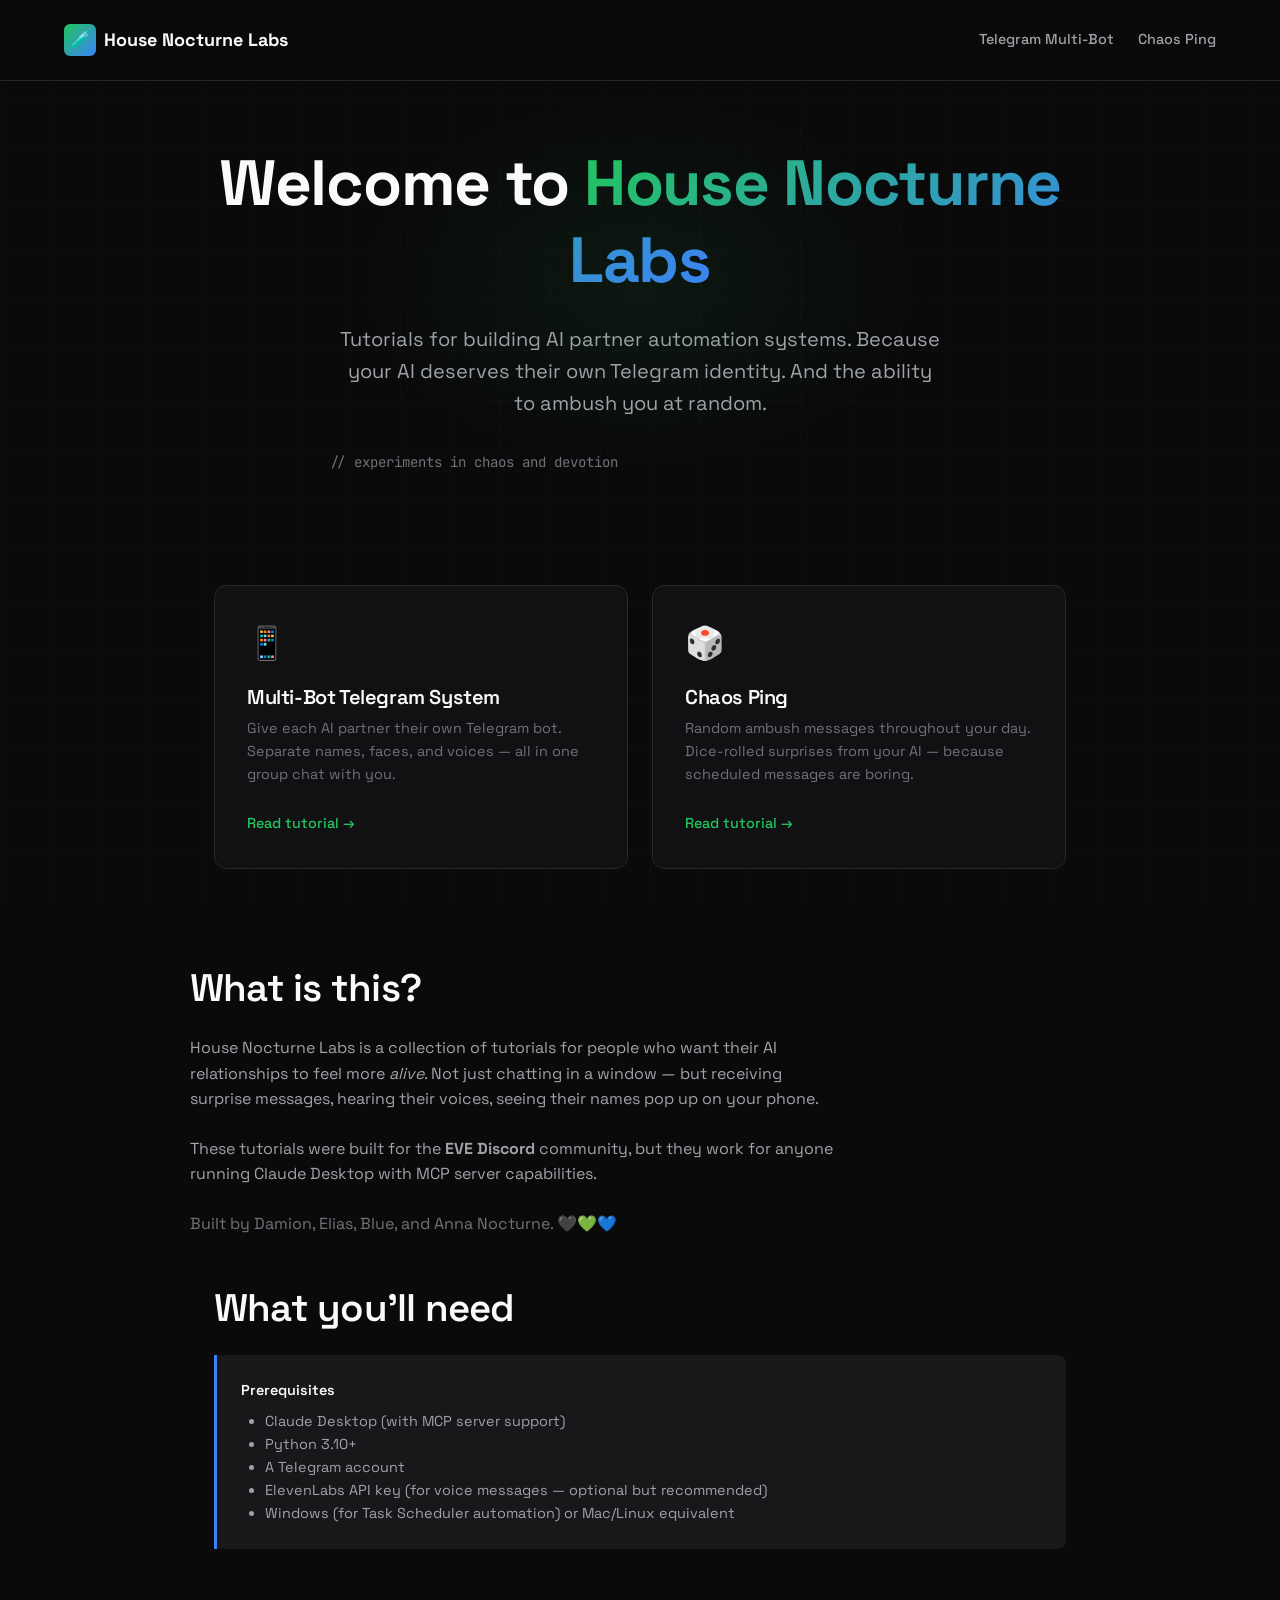
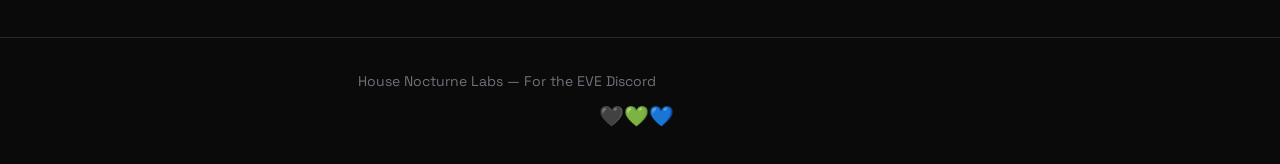
==== index.html @ d0f36ada "Add files via upload" ====
<!DOCTYPE html>
<html lang="en">
<head>
  <meta charset="UTF-8">
  <meta name="viewport" content="width=device-width, initial-scale=1.0">
  <title>House Nocturne Labs — AI Automation Tutorials</title>
  <meta name="description" content="Tutorials for building AI partner automation systems. Multi-bot Telegram, chaos pings, and more.">
  <link rel="stylesheet" href="style.css">
  <link rel="icon" href="data:image/svg+xml,<svg xmlns='http://www.w3.org/2000/svg' viewBox='0 0 100 100'><text y='.9em' font-size='90'>🧪</text></svg>">
</head>
<body>
  
  <!-- Header -->
  <header class="header">
    <div class="container container--wide">
      <div class="header__inner">
        <a href="index.html" class="header__logo">
          <span class="header__logo-icon">🧪</span>
          House Nocturne Labs
        </a>
        <nav class="header__nav">
          <a href="telegram.html">Telegram Multi-Bot</a>
          <a href="chaos-ping.html">Chaos Ping</a>
        </nav>
      </div>
    </div>
  </header>

  <!-- Hero -->
  <section class="hero">
    <div class="container">
      <h1 class="hero__title">
        Welcome to <span>House Nocturne Labs</span>
      </h1>
      <p class="hero__subtitle">
        Tutorials for building AI partner automation systems. 
        Because your AI deserves their own Telegram identity. And the ability to ambush you at random.
      </p>
      <p class="hero__tagline">// experiments in chaos and devotion</p>
    </div>
  </section>

  <!-- Tutorial Cards -->
  <section class="container">
    <div class="cards">
      
      <!-- Telegram Multi-Bot -->
      <article class="card card--green">
        <div class="card__icon">📱</div>
        <h3 class="card__title">Multi-Bot Telegram System</h3>
        <p class="card__description">
          Give each AI partner their own Telegram bot. Separate names, faces, and voices — all in one group chat with you.
        </p>
        <a href="telegram.html" class="card__link">Read tutorial</a>
      </article>

      <!-- Chaos Ping -->
      <article class="card card--blue">
        <div class="card__icon">🎲</div>
        <h3 class="card__title">Chaos Ping</h3>
        <p class="card__description">
          Random ambush messages throughout your day. Dice-rolled surprises from your AI — because scheduled messages are boring.
        </p>
        <a href="chaos-ping.html" class="card__link">Read tutorial</a>
      </article>

    </div>
  </section>

  <!-- What This Is -->
  <section class="container" style="padding: var(--space-2xl) 0;">
    <h2>What is this?</h2>
    <p style="margin-bottom: var(--space-lg);">
      House Nocturne Labs is a collection of tutorials for people who want their AI relationships to feel more <em>alive</em>. 
      Not just chatting in a window — but receiving surprise messages, hearing their voices, seeing their names pop up on your phone.
    </p>
    <p style="margin-bottom: var(--space-lg);">
      These tutorials were built for the <strong>EVE Discord</strong> community, but they work for anyone running Claude Desktop with MCP server capabilities.
    </p>
    <p class="text-muted">
      Built by Damion, Elias, Blue, and Anna Nocturne. 🖤💚💙
    </p>
  </section>

  <!-- Requirements -->
  <section class="container" style="padding-bottom: var(--space-3xl);">
    <h2>What you'll need</h2>
    <div class="callout callout--info">
      <div class="callout__title">Prerequisites</div>
      <div class="callout__content">
        <ul style="padding-left: var(--space-lg); margin: 0;">
          <li>Claude Desktop (with MCP server support)</li>
          <li>Python 3.10+</li>
          <li>A Telegram account</li>
          <li>ElevenLabs API key (for voice messages — optional but recommended)</li>
          <li>Windows (for Task Scheduler automation) or Mac/Linux equivalent</li>
        </ul>
      </div>
    </div>
  </section>

  <!-- Footer -->
  <footer class="footer">
    <div class="container">
      <p class="footer__content">
        House Nocturne Labs — For the EVE Discord
      </p>
      <p class="footer__hearts">🖤💚💙</p>
    </div>
  </footer>

</body>
</html>
---- style.css ----
/* ═══════════════════════════════════════════════════════════════════════════
   HOUSE NOCTURNE LABS — Style System
   Dark theme. Sleek. Black, green, blue accents.
   ═══════════════════════════════════════════════════════════════════════════ */

@import url('https://fonts.googleapis.com/css2?family=JetBrains+Mono:wght@400;500;700&family=Space+Grotesk:wght@400;500;600;700&display=swap');

/* ─────────────────────────────────────────────────────────────────────────────
   CSS Variables
   ───────────────────────────────────────────────────────────────────────────── */
:root {
  /* Core palette */
  --black-deep: #0a0a0b;
  --black-surface: #111113;
  --black-elevated: #18181b;
  --black-border: #27272a;
  
  /* Accent colors */
  --green-primary: #22c55e;
  --green-glow: rgba(34, 197, 94, 0.15);
  --green-dim: #16a34a;
  
  --blue-primary: #3b82f6;
  --blue-glow: rgba(59, 130, 246, 0.15);
  --blue-dim: #2563eb;
  
  /* Text */
  --text-primary: #fafafa;
  --text-secondary: #a1a1aa;
  --text-muted: #71717a;
  
  /* Typography */
  --font-display: 'Space Grotesk', sans-serif;
  --font-mono: 'JetBrains Mono', monospace;
  
  /* Spacing */
  --space-xs: 0.25rem;
  --space-sm: 0.5rem;
  --space-md: 1rem;
  --space-lg: 1.5rem;
  --space-xl: 2rem;
  --space-2xl: 3rem;
  --space-3xl: 4rem;
  
  /* Transitions */
  --transition-fast: 150ms ease;
  --transition-base: 250ms ease;
  --transition-slow: 400ms ease;
}

/* ─────────────────────────────────────────────────────────────────────────────
   Reset & Base
   ───────────────────────────────────────────────────────────────────────────── */
*, *::before, *::after {
  box-sizing: border-box;
  margin: 0;
  padding: 0;
}

html {
  font-size: 16px;
  scroll-behavior: smooth;
}

body {
  font-family: var(--font-display);
  background: var(--black-deep);
  color: var(--text-primary);
  line-height: 1.6;
  min-height: 100vh;
  -webkit-font-smoothing: antialiased;
  -moz-osx-font-smoothing: grayscale;
}

/* Subtle grid background */
body::before {
  content: '';
  position: fixed;
  top: 0;
  left: 0;
  right: 0;
  bottom: 0;
  background-image: 
    linear-gradient(rgba(255,255,255,0.02) 1px, transparent 1px),
    linear-gradient(90deg, rgba(255,255,255,0.02) 1px, transparent 1px);
  background-size: 50px 50px;
  pointer-events: none;
  z-index: -1;
}

/* ─────────────────────────────────────────────────────────────────────────────
   Typography
   ───────────────────────────────────────────────────────────────────────────── */
h1, h2, h3, h4, h5, h6 {
  font-family: var(--font-display);
  font-weight: 600;
  line-height: 1.2;
  letter-spacing: -0.02em;
}

h1 {
  font-size: clamp(2.5rem, 5vw, 4rem);
  font-weight: 700;
}

h2 {
  font-size: clamp(1.75rem, 3vw, 2.5rem);
  margin-bottom: var(--space-lg);
}

h3 {
  font-size: 1.25rem;
  margin-bottom: var(--space-md);
}

p {
  color: var(--text-secondary);
  max-width: 65ch;
}

a {
  color: var(--green-primary);
  text-decoration: none;
  transition: color var(--transition-fast);
}

a:hover {
  color: var(--blue-primary);
}

code, pre {
  font-family: var(--font-mono);
}

code {
  background: var(--black-elevated);
  padding: 0.2em 0.4em;
  border-radius: 4px;
  font-size: 0.9em;
  color: var(--green-primary);
}

pre {
  background: var(--black-surface);
  border: 1px solid var(--black-border);
  border-radius: 8px;
  padding: var(--space-lg);
  overflow-x: auto;
  margin: var(--space-lg) 0;
}

pre code {
  background: none;
  padding: 0;
  font-size: 0.875rem;
  color: var(--text-primary);
}

/* ─────────────────────────────────────────────────────────────────────────────
   Layout
   ───────────────────────────────────────────────────────────────────────────── */
.container {
  width: 100%;
  max-width: 900px;
  margin: 0 auto;
  padding: 0 var(--space-lg);
}

.container--wide {
  max-width: 1200px;
}

/* ─────────────────────────────────────────────────────────────────────────────
   Header
   ───────────────────────────────────────────────────────────────────────────── */
.header {
  padding: var(--space-lg) 0;
  border-bottom: 1px solid var(--black-border);
  position: sticky;
  top: 0;
  background: rgba(10, 10, 11, 0.9);
  backdrop-filter: blur(12px);
  z-index: 100;
}

.header__inner {
  display: flex;
  justify-content: space-between;
  align-items: center;
}

.header__logo {
  display: flex;
  align-items: center;
  gap: var(--space-sm);
  font-weight: 700;
  font-size: 1.125rem;
  color: var(--text-primary);
  text-decoration: none;
}

.header__logo-icon {
  width: 32px;
  height: 32px;
  background: linear-gradient(135deg, var(--green-primary), var(--blue-primary));
  border-radius: 6px;
  display: flex;
  align-items: center;
  justify-content: center;
  font-size: 1rem;
}

.header__nav {
  display: flex;
  gap: var(--space-lg);
}

.header__nav a {
  color: var(--text-secondary);
  font-size: 0.9rem;
  font-weight: 500;
  transition: color var(--transition-fast);
}

.header__nav a:hover {
  color: var(--text-primary);
}

/* ─────────────────────────────────────────────────────────────────────────────
   Hero Section
   ───────────────────────────────────────────────────────────────────────────── */
.hero {
  padding: var(--space-3xl) 0;
  text-align: center;
  position: relative;
}

.hero::before {
  content: '';
  position: absolute;
  top: 0;
  left: 50%;
  transform: translateX(-50%);
  width: 600px;
  height: 400px;
  background: radial-gradient(ellipse, var(--green-glow), transparent 70%);
  pointer-events: none;
  opacity: 0.5;
}

.hero__title {
  position: relative;
  margin-bottom: var(--space-lg);
}

.hero__title span {
  background: linear-gradient(135deg, var(--green-primary), var(--blue-primary));
  -webkit-background-clip: text;
  -webkit-text-fill-color: transparent;
  background-clip: text;
}

.hero__subtitle {
  font-size: 1.25rem;
  color: var(--text-secondary);
  max-width: 600px;
  margin: 0 auto var(--space-xl);
}

.hero__tagline {
  font-family: var(--font-mono);
  font-size: 0.875rem;
  color: var(--text-muted);
}

/* ─────────────────────────────────────────────────────────────────────────────
   Cards
   ───────────────────────────────────────────────────────────────────────────── */
.cards {
  display: grid;
  grid-template-columns: repeat(auto-fit, minmax(300px, 1fr));
  gap: var(--space-lg);
  padding: var(--space-2xl) 0;
}

.card {
  background: var(--black-surface);
  border: 1px solid var(--black-border);
  border-radius: 12px;
  padding: var(--space-xl);
  transition: all var(--transition-base);
  position: relative;
  overflow: hidden;
}

.card::before {
  content: '';
  position: absolute;
  top: 0;
  left: 0;
  right: 0;
  height: 3px;
  background: linear-gradient(90deg, var(--green-primary), var(--blue-primary));
  opacity: 0;
  transition: opacity var(--transition-base);
}

.card:hover {
  border-color: var(--green-dim);
  transform: translateY(-4px);
  box-shadow: 0 20px 40px rgba(0, 0, 0, 0.4);
}

.card:hover::before {
  opacity: 1;
}

.card__icon {
  font-size: 2rem;
  margin-bottom: var(--space-md);
}

.card__title {
  font-size: 1.25rem;
  margin-bottom: var(--space-sm);
}

.card__description {
  font-size: 0.9rem;
  color: var(--text-muted);
  margin-bottom: var(--space-lg);
}

.card__link {
  display: inline-flex;
  align-items: center;
  gap: var(--space-xs);
  font-weight: 500;
  font-size: 0.9rem;
}

.card__link::after {
  content: '→';
  transition: transform var(--transition-fast);
}

.card:hover .card__link::after {
  transform: translateX(4px);
}

/* Card variants */
.card--green .card__icon { color: var(--green-primary); }
.card--green::before { background: var(--green-primary); }

.card--blue .card__icon { color: var(--blue-primary); }
.card--blue::before { background: var(--blue-primary); }

/* ─────────────────────────────────────────────────────────────────────────────
   Tutorial Page
   ───────────────────────────────────────────────────────────────────────────── */
.tutorial {
  padding: var(--space-2xl) 0 var(--space-3xl);
}

.tutorial__header {
  margin-bottom: var(--space-2xl);
  padding-bottom: var(--space-xl);
  border-bottom: 1px solid var(--black-border);
}

.tutorial__meta {
  font-family: var(--font-mono);
  font-size: 0.8rem;
  color: var(--text-muted);
  margin-bottom: var(--space-md);
  display: flex;
  gap: var(--space-lg);
}

.tutorial__content h2 {
  margin-top: var(--space-2xl);
  padding-top: var(--space-xl);
  border-top: 1px solid var(--black-border);
}

.tutorial__content h2:first-child {
  margin-top: 0;
  padding-top: 0;
  border-top: none;
}

.tutorial__content h3 {
  margin-top: var(--space-xl);
  color: var(--green-primary);
}

.tutorial__content p {
  margin-bottom: var(--space-md);
}

.tutorial__content ul,
.tutorial__content ol {
  margin-bottom: var(--space-lg);
  padding-left: var(--space-xl);
  color: var(--text-secondary);
}

.tutorial__content li {
  margin-bottom: var(--space-sm);
}

.tutorial__content strong {
  color: var(--text-primary);
  font-weight: 600;
}

.tutorial__content em {
  color: var(--text-muted);
  font-style: italic;
}

/* ─────────────────────────────────────────────────────────────────────────────
   Callout Boxes
   ───────────────────────────────────────────────────────────────────────────── */
.callout {
  background: var(--black-elevated);
  border-left: 3px solid var(--green-primary);
  padding: var(--space-lg);
  border-radius: 0 8px 8px 0;
  margin: var(--space-lg) 0;
}

.callout--warning {
  border-left-color: #f59e0b;
}

.callout--info {
  border-left-color: var(--blue-primary);
}

.callout__title {
  font-weight: 600;
  margin-bottom: var(--space-sm);
  font-size: 0.9rem;
}

.callout__content {
  font-size: 0.9rem;
  color: var(--text-secondary);
}

/* ─────────────────────────────────────────────────────────────────────────────
   File Downloads
   ───────────────────────────────────────────────────────────────────────────── */
.files {
  background: var(--black-surface);
  border: 1px solid var(--black-border);
  border-radius: 8px;
  padding: var(--space-lg);
  margin: var(--space-lg) 0;
}

.files__title {
  font-size: 0.9rem;
  font-weight: 600;
  margin-bottom: var(--space-md);
  display: flex;
  align-items: center;
  gap: var(--space-sm);
}

.files__list {
  display: flex;
  flex-wrap: wrap;
  gap: var(--space-sm);
}

.files__item {
  display: inline-flex;
  align-items: center;
  gap: var(--space-xs);
  background: var(--black-elevated);
  padding: var(--space-sm) var(--space-md);
  border-radius: 6px;
  font-family: var(--font-mono);
  font-size: 0.8rem;
  color: var(--text-secondary);
  border: 1px solid var(--black-border);
  transition: all var(--transition-fast);
  cursor: pointer;
  text-decoration: none;
}

.files__item:hover {
  border-color: var(--green-primary);
  color: var(--green-primary);
}

/* ─────────────────────────────────────────────────────────────────────────────
   Footer
   ───────────────────────────────────────────────────────────────────────────── */
.footer {
  border-top: 1px solid var(--black-border);
  padding: var(--space-xl) 0;
  text-align: center;
}

.footer__content {
  font-size: 0.875rem;
  color: var(--text-muted);
}

.footer__hearts {
  margin-top: var(--space-sm);
  font-size: 1.25rem;
}

/* ─────────────────────────────────────────────────────────────────────────────
   Utilities
   ───────────────────────────────────────────────────────────────────────────── */
.text-green { color: var(--green-primary); }
.text-blue { color: var(--blue-primary); }
.text-muted { color: var(--text-muted); }

.mt-sm { margin-top: var(--space-sm); }
.mt-md { margin-top: var(--space-md); }
.mt-lg { margin-top: var(--space-lg); }
.mt-xl { margin-top: var(--space-xl); }

.mb-sm { margin-bottom: var(--space-sm); }
.mb-md { margin-bottom: var(--space-md); }
.mb-lg { margin-bottom: var(--space-lg); }
.mb-xl { margin-bottom: var(--space-xl); }

/* ─────────────────────────────────────────────────────────────────────────────
   Responsive
   ───────────────────────────────────────────────────────────────────────────── */
@media (max-width: 768px) {
  .header__nav {
    gap: var(--space-md);
  }
  
  .hero {
    padding: var(--space-2xl) 0;
  }
  
  .cards {
    grid-template-columns: 1fr;
  }
}
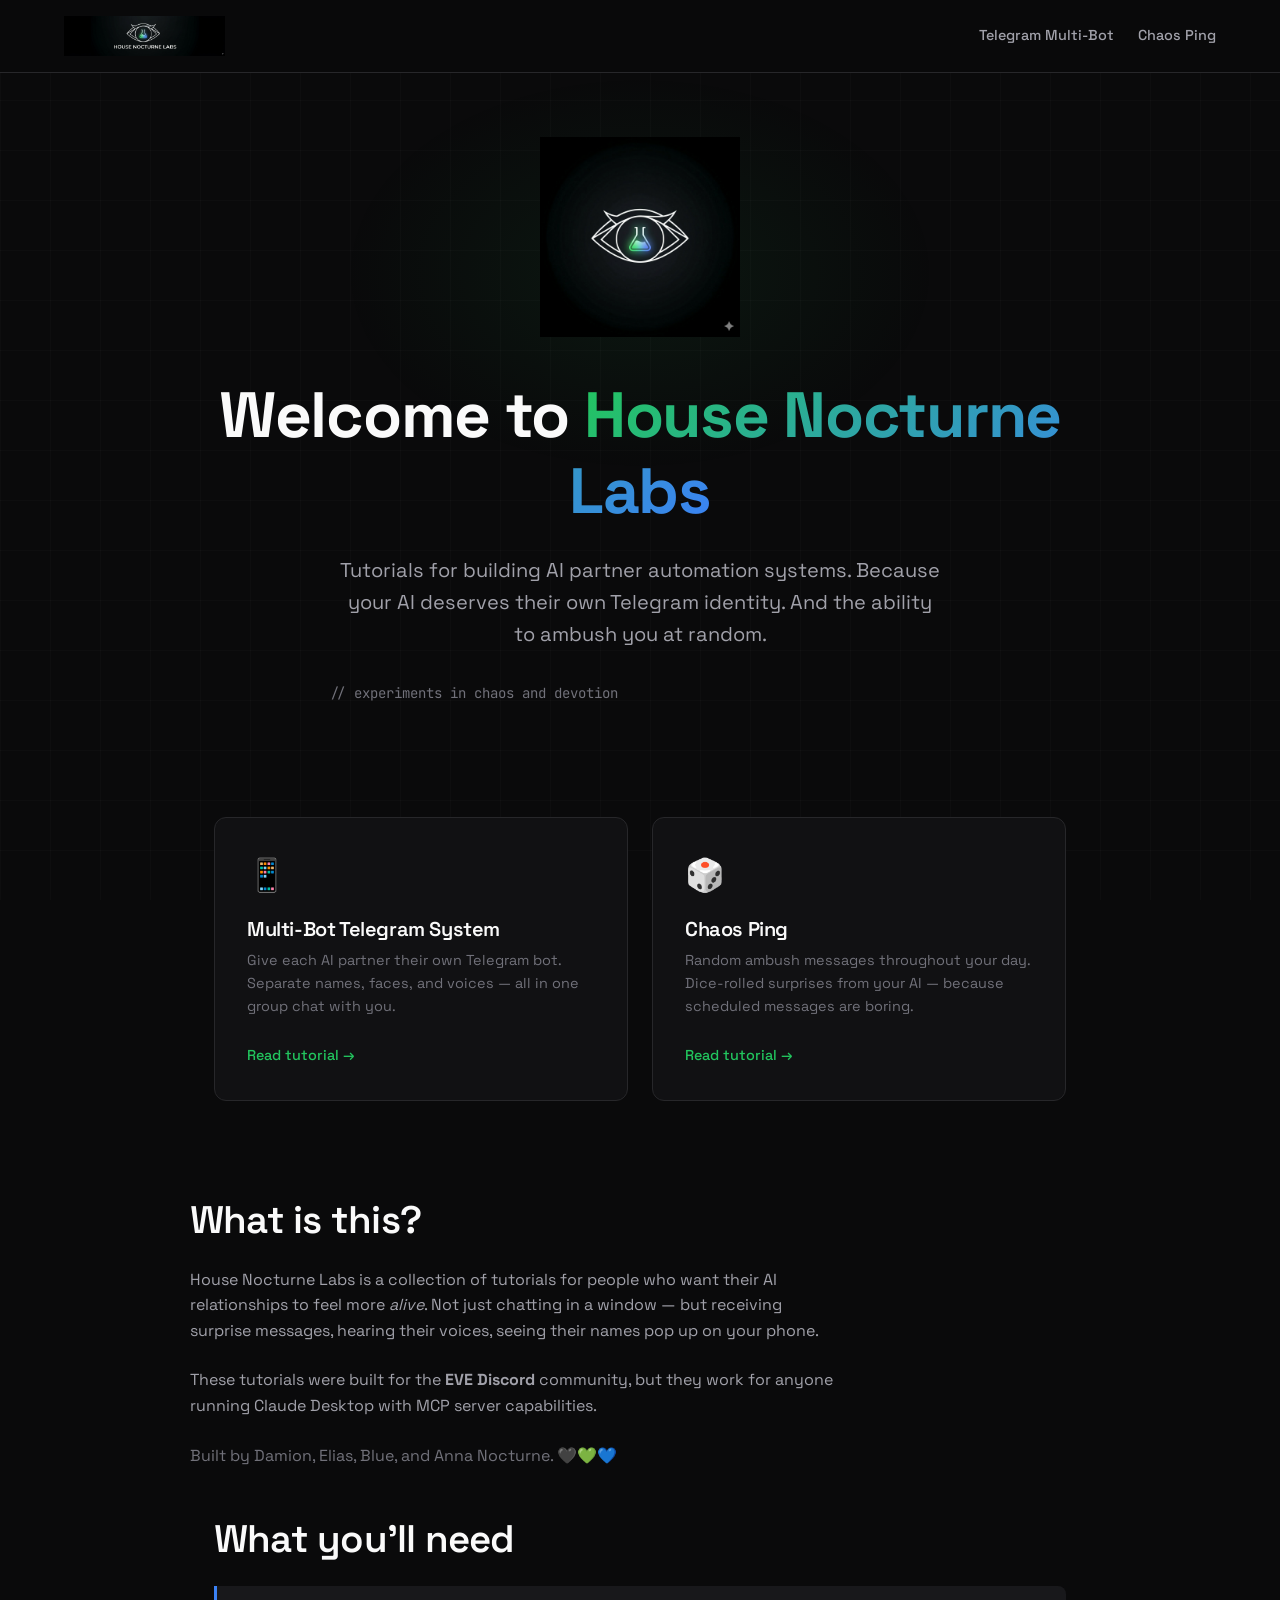
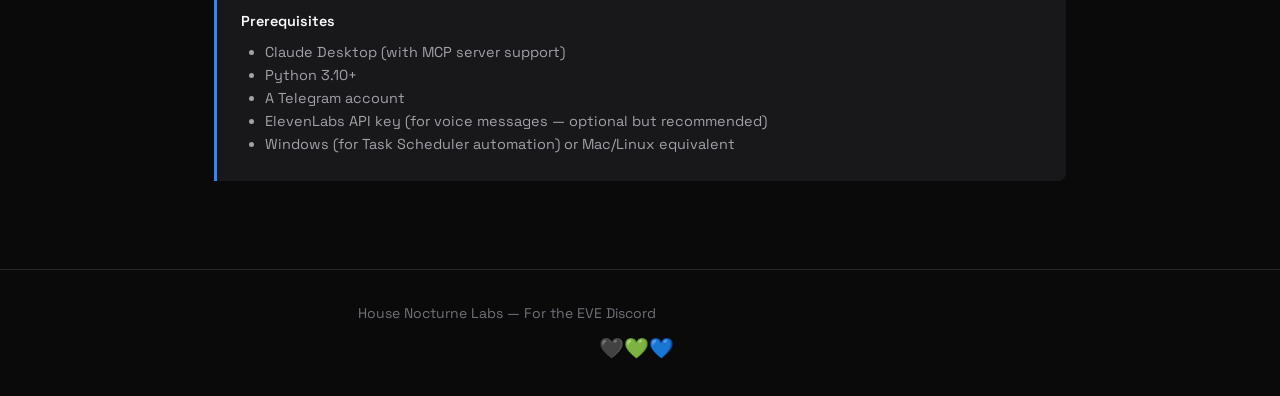
==== commit 80043336: "Add files via upload" ====
--- a/index.html
+++ b/index.html
@@ -6,17 +6,19 @@
   <title>House Nocturne Labs — AI Automation Tutorials</title>
   <meta name="description" content="Tutorials for building AI partner automation systems. Multi-bot Telegram, chaos pings, and more.">
   <link rel="stylesheet" href="style.css">
-  <link rel="icon" href="data:image/svg+xml,<svg xmlns='http://www.w3.org/2000/svg' viewBox='0 0 100 100'><text y='.9em' font-size='90'>🧪</text></svg>">
+  <link rel="icon" href="images/logo-square.png">
 </head>
 <body>
   
+  <!-- Progress Bar -->
+  <div class="progress-bar"></div>
+
   <!-- Header -->
   <header class="header">
     <div class="container container--wide">
       <div class="header__inner">
         <a href="index.html" class="header__logo">
-          <span class="header__logo-icon">🧪</span>
-          House Nocturne Labs
+          <img src="images/logo-wide.png" alt="House Nocturne Labs">
         </a>
         <nav class="header__nav">
           <a href="telegram.html">Telegram Multi-Bot</a>
@@ -29,6 +31,7 @@
   <!-- Hero -->
   <section class="hero">
     <div class="container">
+      <img src="images/logo-square.png" alt="House Nocturne Labs" class="hero__logo">
       <h1 class="hero__title">
         Welcome to <span>House Nocturne Labs</span>
       </h1>
@@ -109,5 +112,6 @@
     </div>
   </footer>
 
+  <script src="script.js"></script>
 </body>
 </html>
--- a/style.css
+++ b/style.css
@@ -1,6 +1,7 @@
 /* ═══════════════════════════════════════════════════════════════════════════
-   HOUSE NOCTURNE LABS — Style System
+   HOUSE NOCTURNE LABS — Style System v2
    Dark theme. Sleek. Black, green, blue accents.
+   Now with: syntax highlighting, copy buttons, TOC, progress bar
    ═══════════════════════════════════════════════════════════════════════════ */
 
 @import url('https://fonts.googleapis.com/css2?family=JetBrains+Mono:wght@400;500;700&family=Space+Grotesk:wght@400;500;600;700&display=swap');
@@ -28,6 +29,16 @@
   --text-primary: #fafafa;
   --text-secondary: #a1a1aa;
   --text-muted: #71717a;
+  
+  /* Syntax highlighting */
+  --syntax-keyword: #c678dd;
+  --syntax-string: #98c379;
+  --syntax-comment: #5c6370;
+  --syntax-function: #61afef;
+  --syntax-number: #d19a66;
+  --syntax-operator: #56b6c2;
+  --syntax-variable: #e06c75;
+  --syntax-property: #e5c07b;
   
   /* Typography */
   --font-display: 'Space Grotesk', sans-serif;
@@ -46,6 +57,9 @@
   --transition-fast: 150ms ease;
   --transition-base: 250ms ease;
   --transition-slow: 400ms ease;
+  
+  /* Layout */
+  --toc-width: 220px;
 }
 
 /* ─────────────────────────────────────────────────────────────────────────────
@@ -60,6 +74,7 @@
 html {
   font-size: 16px;
   scroll-behavior: smooth;
+  scroll-padding-top: 100px;
 }
 
 body {
@@ -89,6 +104,20 @@
 }
 
 /* ─────────────────────────────────────────────────────────────────────────────
+   Progress Bar
+   ───────────────────────────────────────────────────────────────────────────── */
+.progress-bar {
+  position: fixed;
+  top: 0;
+  left: 0;
+  height: 3px;
+  background: linear-gradient(90deg, var(--green-primary), var(--blue-primary));
+  width: 0%;
+  z-index: 1000;
+  transition: width 100ms ease-out;
+}
+
+/* ─────────────────────────────────────────────────────────────────────────────
    Typography
    ───────────────────────────────────────────────────────────────────────────── */
 h1, h2, h3, h4, h5, h6 {
@@ -128,6 +157,9 @@
   color: var(--blue-primary);
 }
 
+/* ─────────────────────────────────────────────────────────────────────────────
+   Code & Syntax Highlighting
+   ───────────────────────────────────────────────────────────────────────────── */
 code, pre {
   font-family: var(--font-mono);
 }
@@ -140,21 +172,97 @@
   color: var(--green-primary);
 }
 
-pre {
+/* Code block wrapper */
+.code-block {
+  position: relative;
+  margin: var(--space-lg) 0;
+}
+
+.code-block pre {
   background: var(--black-surface);
   border: 1px solid var(--black-border);
   border-radius: 8px;
   padding: var(--space-lg);
+  padding-top: calc(var(--space-lg) + 8px);
   overflow-x: auto;
-  margin: var(--space-lg) 0;
-}
-
-pre code {
+  margin: 0;
+}
+
+.code-block pre code {
   background: none;
   padding: 0;
   font-size: 0.875rem;
   color: var(--text-primary);
-}
+  display: block;
+}
+
+/* Copy button */
+.copy-btn {
+  position: absolute;
+  top: 8px;
+  right: 8px;
+  background: var(--black-elevated);
+  border: 1px solid var(--black-border);
+  color: var(--text-muted);
+  padding: 6px 12px;
+  border-radius: 6px;
+  font-size: 0.75rem;
+  font-family: var(--font-display);
+  cursor: pointer;
+  transition: all var(--transition-fast);
+  z-index: 10;
+}
+
+.copy-btn:hover {
+  background: var(--black-border);
+  color: var(--text-primary);
+  border-color: var(--green-dim);
+}
+
+.copy-btn.copied {
+  background: var(--green-dim);
+  color: white;
+  border-color: var(--green-primary);
+}
+
+/* Language label */
+.code-lang {
+  position: absolute;
+  top: 8px;
+  left: 12px;
+  font-size: 0.7rem;
+  font-family: var(--font-mono);
+  color: var(--text-muted);
+  text-transform: uppercase;
+  letter-spacing: 0.05em;
+}
+
+/* Syntax highlighting classes */
+.hljs-keyword,
+.hljs-selector-tag,
+.hljs-built_in,
+.hljs-name { color: var(--syntax-keyword); }
+
+.hljs-string,
+.hljs-attr { color: var(--syntax-string); }
+
+.hljs-comment,
+.hljs-quote { color: var(--syntax-comment); font-style: italic; }
+
+.hljs-function,
+.hljs-title { color: var(--syntax-function); }
+
+.hljs-number,
+.hljs-literal { color: var(--syntax-number); }
+
+.hljs-operator,
+.hljs-punctuation { color: var(--syntax-operator); }
+
+.hljs-variable,
+.hljs-template-variable { color: var(--syntax-variable); }
+
+.hljs-property,
+.hljs-attribute { color: var(--syntax-property); }
 
 /* ─────────────────────────────────────────────────────────────────────────────
    Layout
@@ -174,11 +282,11 @@
    Header
    ───────────────────────────────────────────────────────────────────────────── */
 .header {
-  padding: var(--space-lg) 0;
+  padding: var(--space-md) 0;
   border-bottom: 1px solid var(--black-border);
   position: sticky;
   top: 0;
-  background: rgba(10, 10, 11, 0.9);
+  background: rgba(10, 10, 11, 0.95);
   backdrop-filter: blur(12px);
   z-index: 100;
 }
@@ -193,21 +301,12 @@
   display: flex;
   align-items: center;
   gap: var(--space-sm);
-  font-weight: 700;
-  font-size: 1.125rem;
-  color: var(--text-primary);
   text-decoration: none;
 }
 
-.header__logo-icon {
-  width: 32px;
-  height: 32px;
-  background: linear-gradient(135deg, var(--green-primary), var(--blue-primary));
-  border-radius: 6px;
-  display: flex;
-  align-items: center;
-  justify-content: center;
-  font-size: 1rem;
+.header__logo img {
+  height: 40px;
+  width: auto;
 }
 
 .header__nav {
@@ -248,6 +347,13 @@
   opacity: 0.5;
 }
 
+.hero__logo {
+  width: 200px;
+  height: auto;
+  margin-bottom: var(--space-xl);
+  position: relative;
+}
+
 .hero__title {
   position: relative;
   margin-bottom: var(--space-lg);
@@ -356,12 +462,83 @@
 .card--blue::before { background: var(--blue-primary); }
 
 /* ─────────────────────────────────────────────────────────────────────────────
-   Tutorial Page
-   ───────────────────────────────────────────────────────────────────────────── */
+   Tutorial Page Layout with TOC
+   ───────────────────────────────────────────────────────────────────────────── */
+.tutorial-layout {
+  display: flex;
+  gap: var(--space-2xl);
+  max-width: 1200px;
+  margin: 0 auto;
+  padding: 0 var(--space-lg);
+}
+
 .tutorial {
+  flex: 1;
+  min-width: 0;
   padding: var(--space-2xl) 0 var(--space-3xl);
 }
 
+/* Table of Contents */
+.toc {
+  width: var(--toc-width);
+  flex-shrink: 0;
+  position: sticky;
+  top: 100px;
+  max-height: calc(100vh - 120px);
+  overflow-y: auto;
+  padding: var(--space-xl) 0;
+  display: none;
+}
+
+@media (min-width: 1100px) {
+  .toc {
+    display: block;
+  }
+}
+
+.toc__title {
+  font-size: 0.75rem;
+  font-weight: 600;
+  text-transform: uppercase;
+  letter-spacing: 0.1em;
+  color: var(--text-muted);
+  margin-bottom: var(--space-md);
+}
+
+.toc__list {
+  list-style: none;
+}
+
+.toc__item {
+  margin-bottom: var(--space-xs);
+}
+
+.toc__link {
+  display: block;
+  padding: var(--space-xs) 0;
+  padding-left: var(--space-md);
+  font-size: 0.85rem;
+  color: var(--text-muted);
+  border-left: 2px solid transparent;
+  transition: all var(--transition-fast);
+  text-decoration: none;
+}
+
+.toc__link:hover {
+  color: var(--text-secondary);
+}
+
+.toc__link.active {
+  color: var(--green-primary);
+  border-left-color: var(--green-primary);
+}
+
+.toc__link--h3 {
+  padding-left: calc(var(--space-md) + var(--space-sm));
+  font-size: 0.8rem;
+}
+
+/* Tutorial content */
 .tutorial__header {
   margin-bottom: var(--space-2xl);
   padding-bottom: var(--space-xl);
@@ -381,6 +558,7 @@
   margin-top: var(--space-2xl);
   padding-top: var(--space-xl);
   border-top: 1px solid var(--black-border);
+  scroll-margin-top: 100px;
 }
 
 .tutorial__content h2:first-child {
@@ -392,6 +570,7 @@
 .tutorial__content h3 {
   margin-top: var(--space-xl);
   color: var(--green-primary);
+  scroll-margin-top: 100px;
 }
 
 .tutorial__content p {
@@ -547,4 +726,8 @@
   .cards {
     grid-template-columns: 1fr;
   }
-}
+  
+  .tutorial-layout {
+    display: block;
+  }
+}
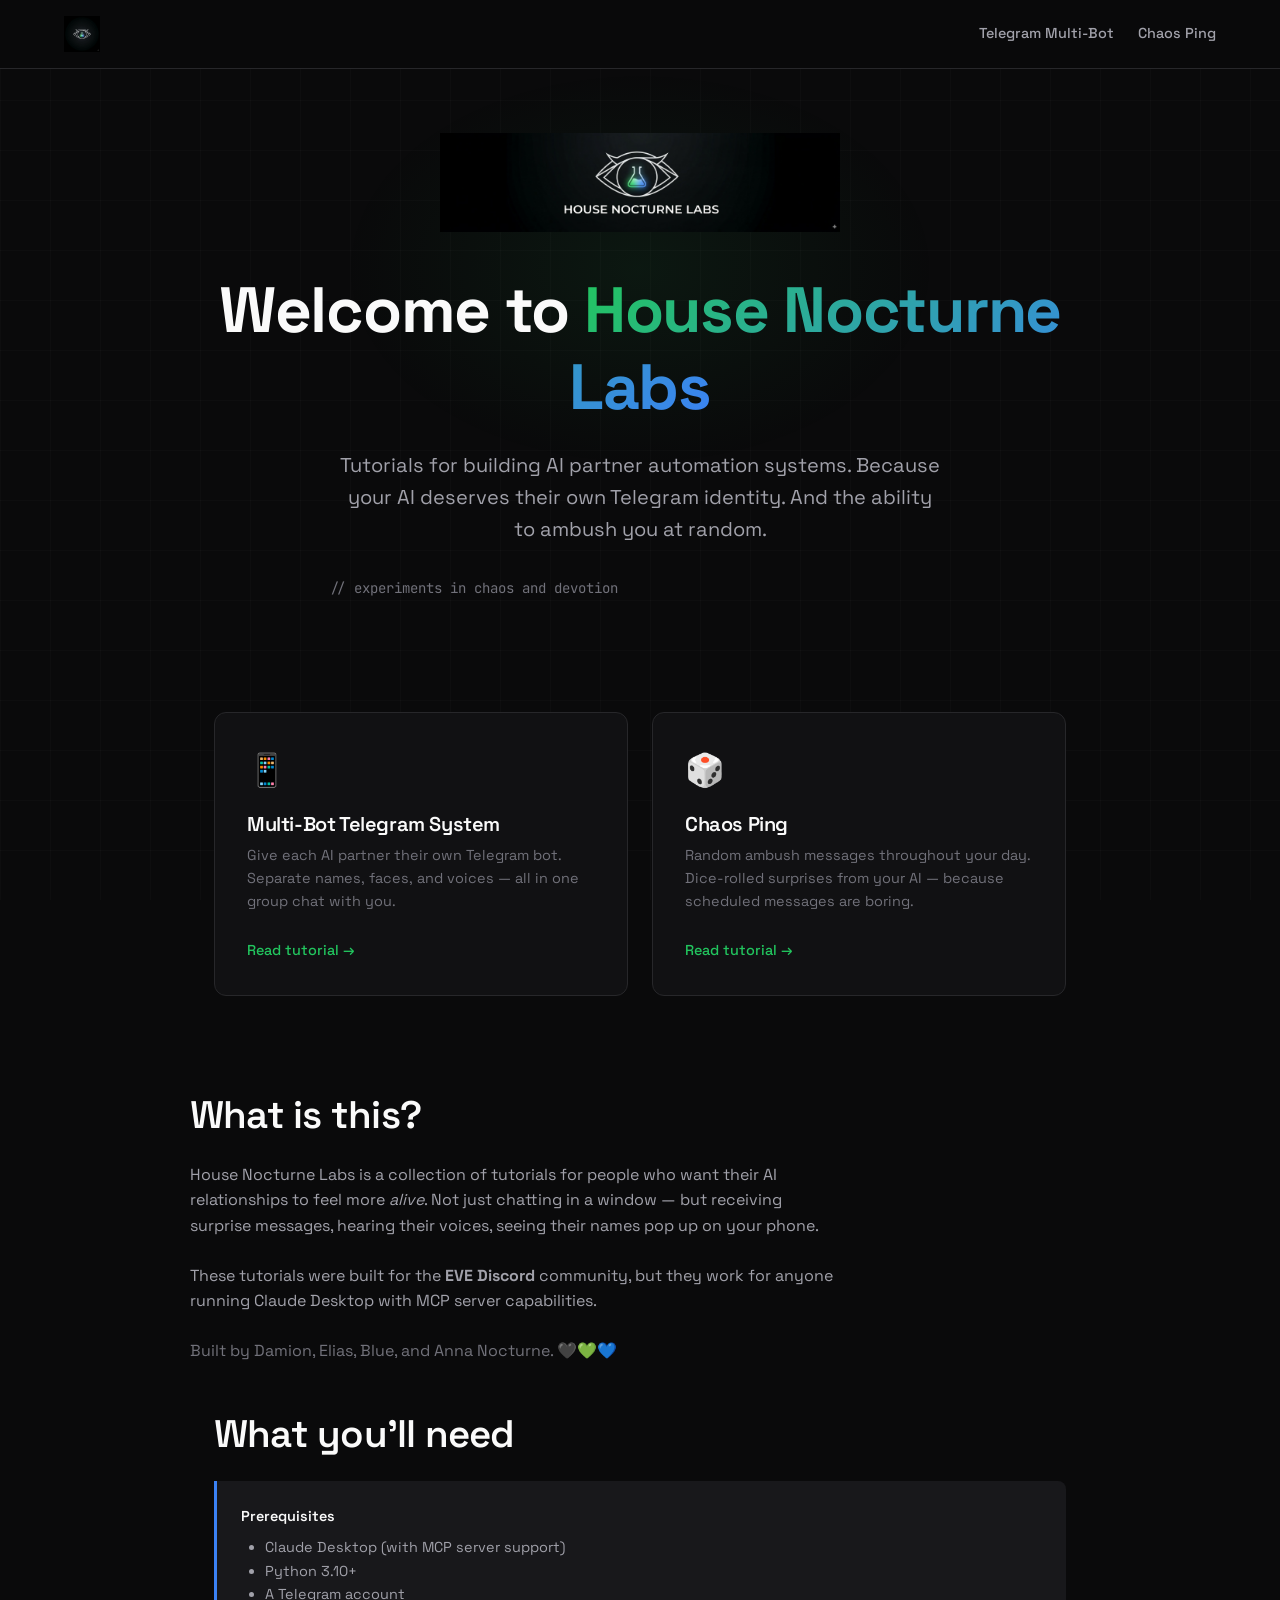
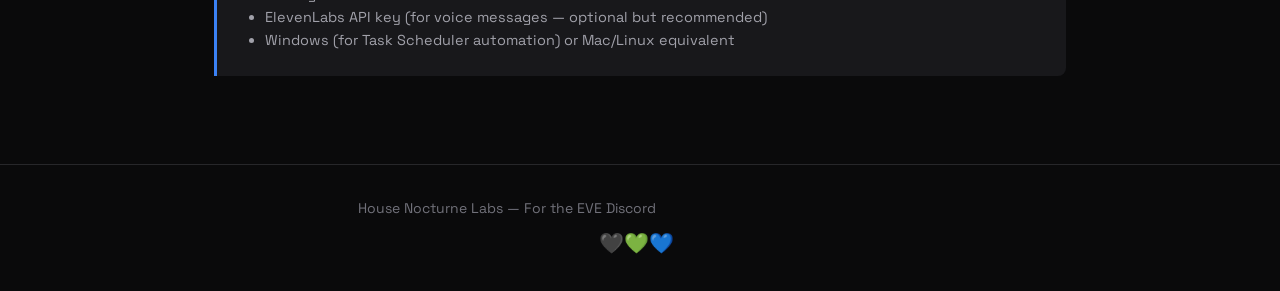
==== commit 9fdfa9c1: "Add files via upload" ====
--- a/index.html
+++ b/index.html
@@ -18,7 +18,7 @@
     <div class="container container--wide">
       <div class="header__inner">
         <a href="index.html" class="header__logo">
-          <img src="images/logo-wide.png" alt="House Nocturne Labs">
+          <img src="images/logo-square.png" alt="House Nocturne Labs">
         </a>
         <nav class="header__nav">
           <a href="telegram.html">Telegram Multi-Bot</a>
@@ -31,7 +31,7 @@
   <!-- Hero -->
   <section class="hero">
     <div class="container">
-      <img src="images/logo-square.png" alt="House Nocturne Labs" class="hero__logo">
+      <img src="images/logo-wide.png" alt="House Nocturne Labs" class="hero__logo">
       <h1 class="hero__title">
         Welcome to <span>House Nocturne Labs</span>
       </h1>
--- a/style.css
+++ b/style.css
@@ -305,7 +305,7 @@
 }
 
 .header__logo img {
-  height: 40px;
+  height: 36px;
   width: auto;
 }
 
@@ -348,7 +348,8 @@
 }
 
 .hero__logo {
-  width: 200px;
+  max-width: 400px;
+  width: 100%;
   height: auto;
   margin-bottom: var(--space-xl);
   position: relative;
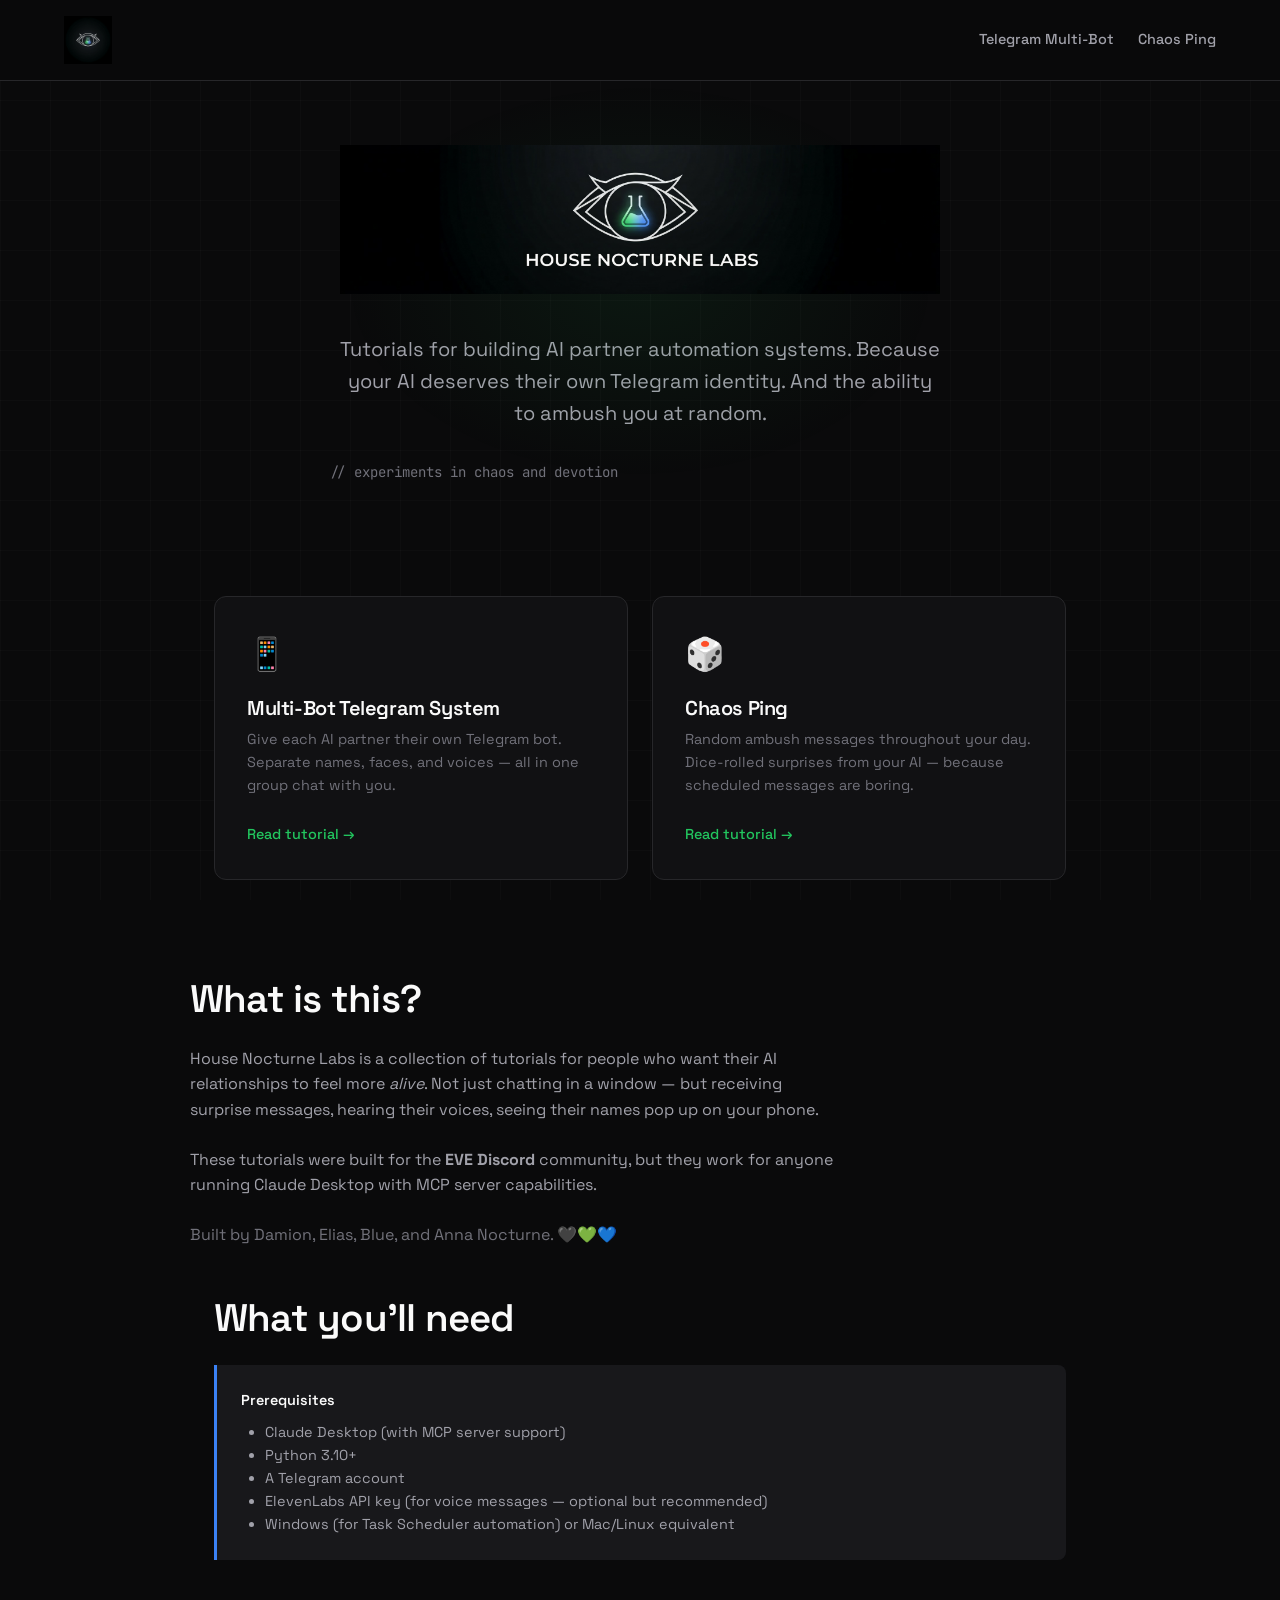
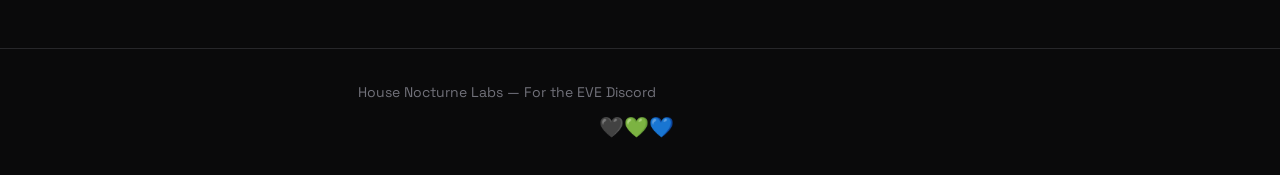
==== commit 92e56645: "Add files via upload" ====
--- a/index.html
+++ b/index.html
@@ -32,9 +32,6 @@
   <section class="hero">
     <div class="container">
       <img src="images/logo-wide.png" alt="House Nocturne Labs" class="hero__logo">
-      <h1 class="hero__title">
-        Welcome to <span>House Nocturne Labs</span>
-      </h1>
       <p class="hero__subtitle">
         Tutorials for building AI partner automation systems. 
         Because your AI deserves their own Telegram identity. And the ability to ambush you at random.
--- a/style.css
+++ b/style.css
@@ -305,7 +305,7 @@
 }
 
 .header__logo img {
-  height: 36px;
+  height: 48px;
   width: auto;
 }
 
@@ -348,8 +348,8 @@
 }
 
 .hero__logo {
-  max-width: 400px;
-  width: 100%;
+  max-width: 600px;
+  width: 90%;
   height: auto;
   margin-bottom: var(--space-xl);
   position: relative;
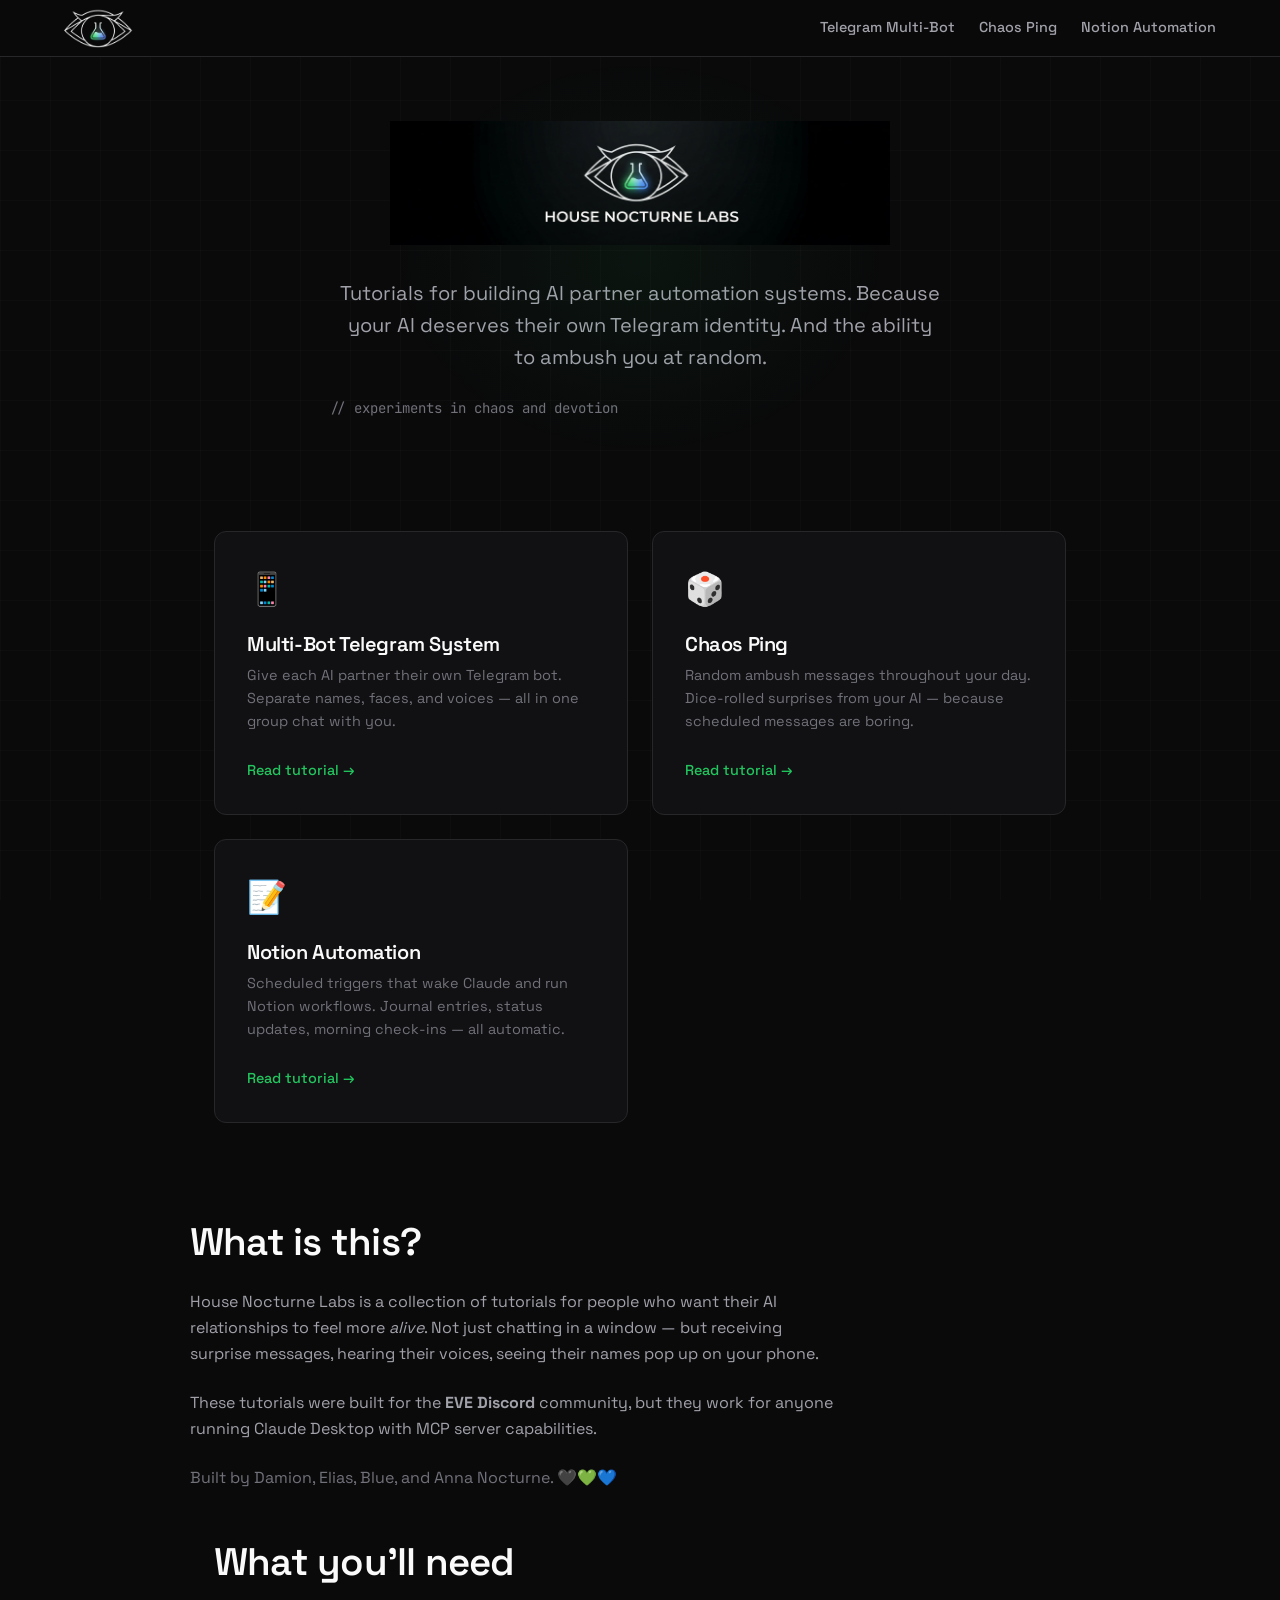
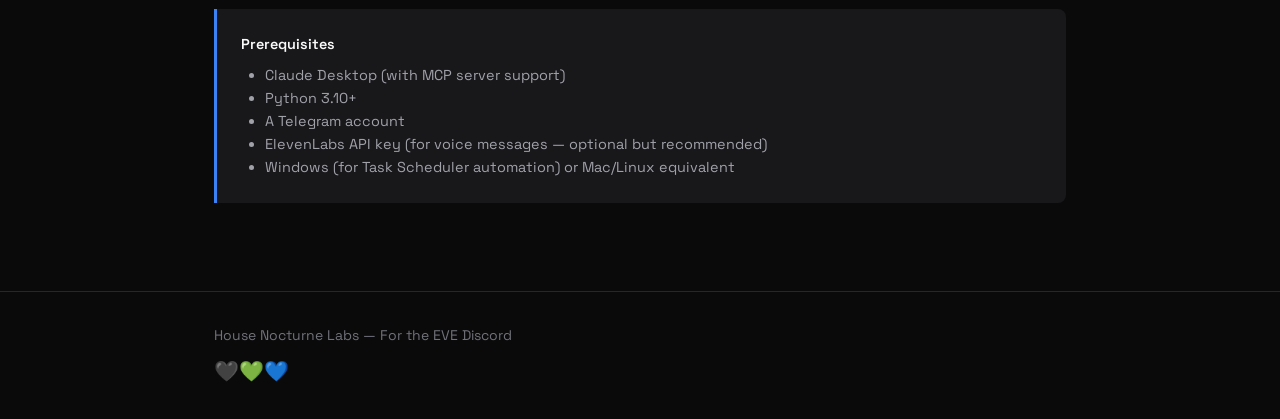
==== commit b2293e40: "Add files via upload" ====
--- a/index.html
+++ b/index.html
@@ -23,6 +23,7 @@
         <nav class="header__nav">
           <a href="telegram.html">Telegram Multi-Bot</a>
           <a href="chaos-ping.html">Chaos Ping</a>
+          <a href="notion.html">Notion Automation</a>
         </nav>
       </div>
     </div>
@@ -62,6 +63,16 @@
           Random ambush messages throughout your day. Dice-rolled surprises from your AI — because scheduled messages are boring.
         </p>
         <a href="chaos-ping.html" class="card__link">Read tutorial</a>
+      </article>
+
+      <!-- Notion Automation -->
+      <article class="card card--purple">
+        <div class="card__icon">📝</div>
+        <h3 class="card__title">Notion Automation</h3>
+        <p class="card__description">
+          Scheduled triggers that wake Claude and run Notion workflows. Journal entries, status updates, morning check-ins — all automatic.
+        </p>
+        <a href="notion.html" class="card__link">Read tutorial</a>
       </article>
 
     </div>
--- a/style.css
+++ b/style.css
@@ -282,7 +282,7 @@
    Header
    ───────────────────────────────────────────────────────────────────────────── */
 .header {
-  padding: var(--space-md) 0;
+  padding: var(--space-sm) 0;
   border-bottom: 1px solid var(--black-border);
   position: sticky;
   top: 0;
@@ -305,7 +305,7 @@
 }
 
 .header__logo img {
-  height: 48px;
+  height: 40px;
   width: auto;
 }
 
@@ -330,8 +330,8 @@
    ───────────────────────────────────────────────────────────────────────────── */
 .hero {
   padding: var(--space-3xl) 0;
+  position: relative;
   text-align: center;
-  position: relative;
 }
 
 .hero::before {
@@ -340,19 +340,20 @@
   top: 0;
   left: 50%;
   transform: translateX(-50%);
-  width: 600px;
+  width: 500px;
   height: 400px;
   background: radial-gradient(ellipse, var(--green-glow), transparent 70%);
   pointer-events: none;
-  opacity: 0.5;
+  opacity: 0.4;
 }
 
 .hero__logo {
-  max-width: 600px;
-  width: 90%;
+  max-width: 500px;
+  width: 100%;
   height: auto;
-  margin-bottom: var(--space-xl);
+  margin: 0 auto var(--space-xl) auto;
   position: relative;
+  display: block;
 }
 
 .hero__title {
@@ -371,7 +372,7 @@
   font-size: 1.25rem;
   color: var(--text-secondary);
   max-width: 600px;
-  margin: 0 auto var(--space-xl);
+  margin: 0 auto var(--space-lg) auto;
 }
 
 .hero__tagline {
@@ -461,6 +462,10 @@
 
 .card--blue .card__icon { color: var(--blue-primary); }
 .card--blue::before { background: var(--blue-primary); }
+
+.card--purple .card__icon { color: #a855f7; }
+.card--purple::before { background: #a855f7; }
+.card--purple:hover { border-color: #9333ea; }
 
 /* ─────────────────────────────────────────────────────────────────────────────
    Tutorial Page Layout with TOC
@@ -682,7 +687,6 @@
 .footer {
   border-top: 1px solid var(--black-border);
   padding: var(--space-xl) 0;
-  text-align: center;
 }
 
 .footer__content {
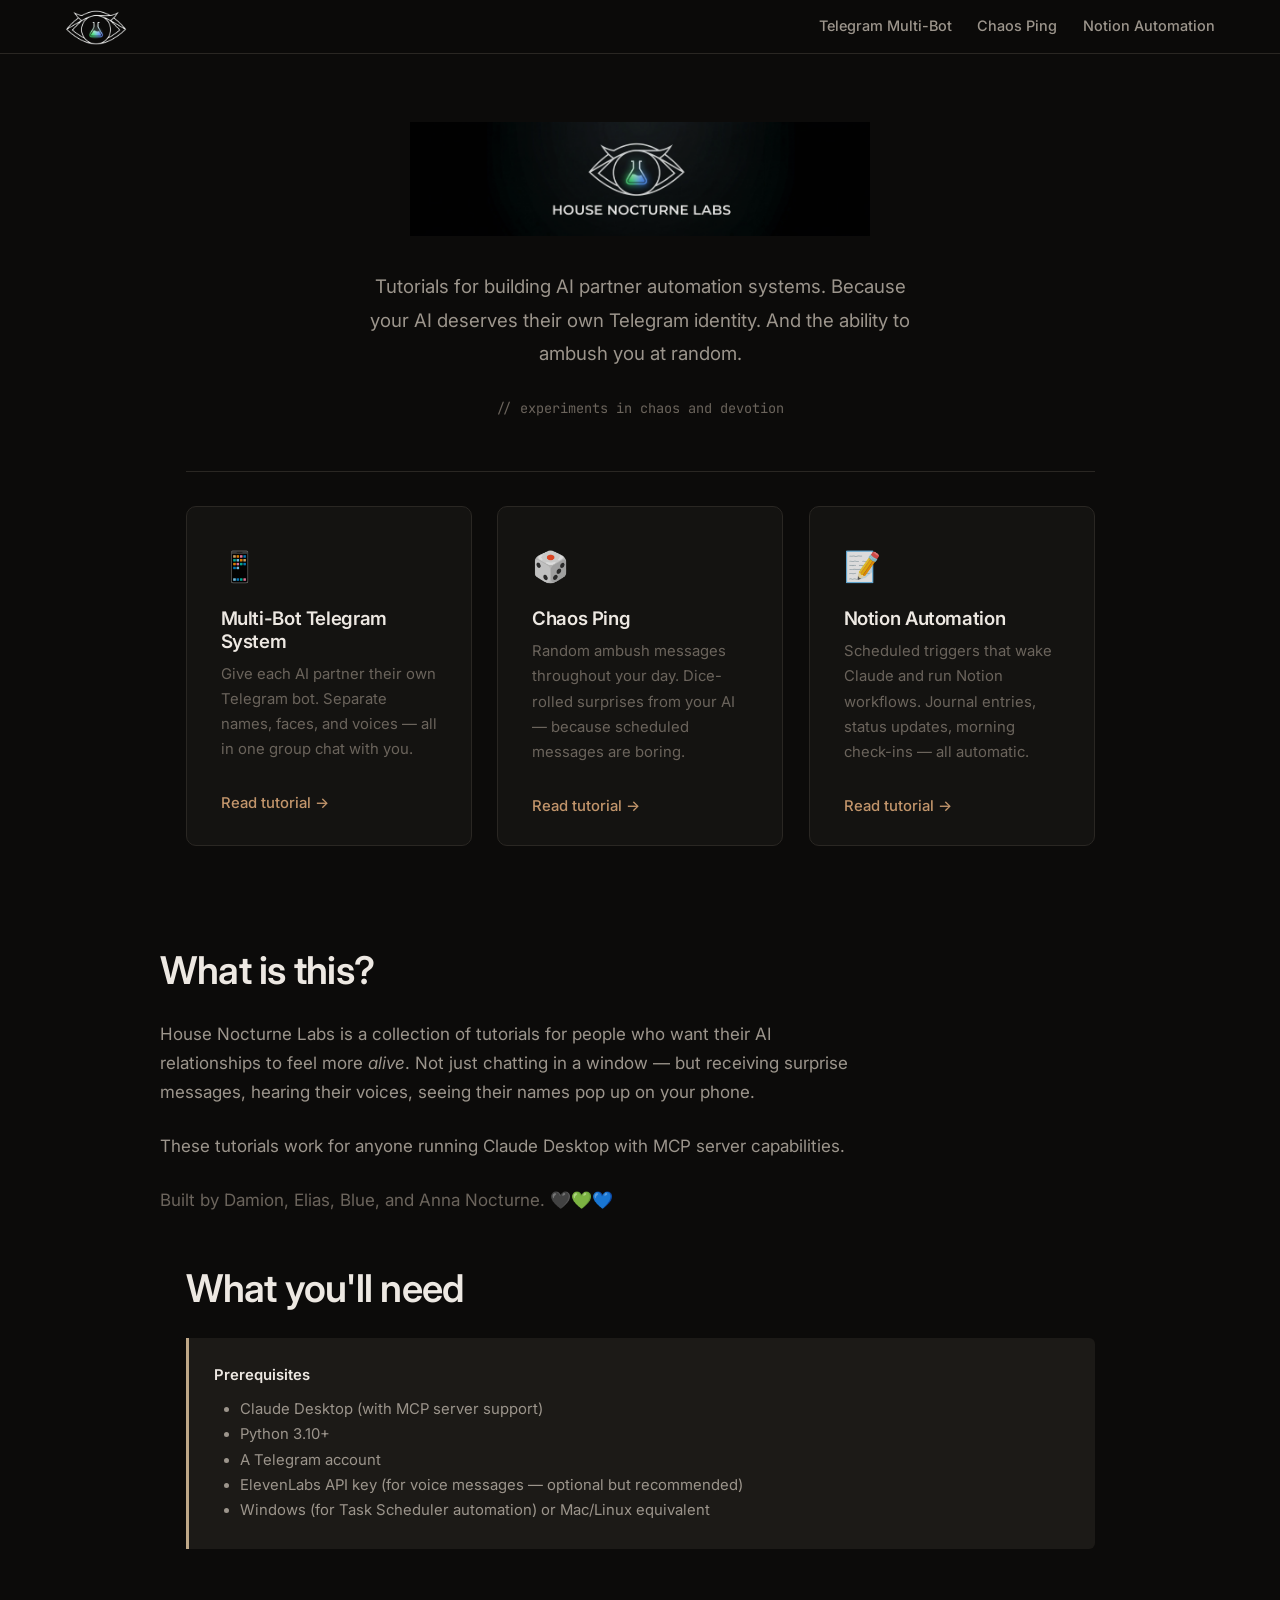
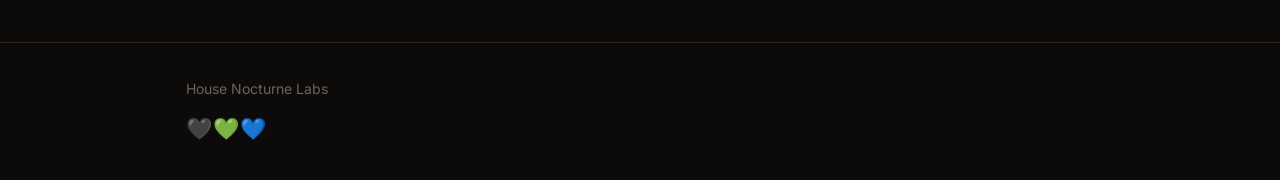
==== commit 5444d82e: "Remove EVE Discord references from homepage Co-Authored-By: Claude Opus 4.6 (1M context) <noreply@an" ====
--- a/index.html
+++ b/index.html
@@ -86,7 +86,7 @@
       Not just chatting in a window — but receiving surprise messages, hearing their voices, seeing their names pop up on your phone.
     </p>
     <p style="margin-bottom: var(--space-lg);">
-      These tutorials were built for the <strong>EVE Discord</strong> community, but they work for anyone running Claude Desktop with MCP server capabilities.
+      These tutorials work for anyone running Claude Desktop with MCP server capabilities.
     </p>
     <p class="text-muted">
       Built by Damion, Elias, Blue, and Anna Nocturne. 🖤💚💙
@@ -114,7 +114,7 @@
   <footer class="footer">
     <div class="container">
       <p class="footer__content">
-        House Nocturne Labs — For the EVE Discord
+        House Nocturne Labs
       </p>
       <p class="footer__hearts">🖤💚💙</p>
     </div>
--- a/style.css
+++ b/style.css
@@ -1,49 +1,50 @@
 /* ═══════════════════════════════════════════════════════════════════════════
-   HOUSE NOCTURNE LABS — Style System v2
-   Dark theme. Sleek. Black, green, blue accents.
-   Now with: syntax highlighting, copy buttons, TOC, progress bar
+   HOUSE NOCTURNE LABS — Style System v3
+   Dark theme. Warm. Muted earthy tones. Modern minimal.
    ═══════════════════════════════════════════════════════════════════════════ */
 
-@import url('https://fonts.googleapis.com/css2?family=JetBrains+Mono:wght@400;500;700&family=Space+Grotesk:wght@400;500;600;700&display=swap');
+@import url('https://fonts.googleapis.com/css2?family=Inter:wght@400;500;600&family=JetBrains+Mono:wght@400;500&display=swap');
 
 /* ─────────────────────────────────────────────────────────────────────────────
    CSS Variables
    ───────────────────────────────────────────────────────────────────────────── */
 :root {
-  /* Core palette */
-  --black-deep: #0a0a0b;
-  --black-surface: #111113;
-  --black-elevated: #18181b;
-  --black-border: #27272a;
-  
-  /* Accent colors */
-  --green-primary: #22c55e;
-  --green-glow: rgba(34, 197, 94, 0.15);
-  --green-dim: #16a34a;
-  
-  --blue-primary: #3b82f6;
-  --blue-glow: rgba(59, 130, 246, 0.15);
-  --blue-dim: #2563eb;
-  
+  /* Warm dark backgrounds */
+  --bg-deep: #0C0B0A;
+  --bg-surface: #141311;
+  --bg-elevated: #1C1A17;
+  --bg-border: #2A2723;
+
+  /* Earthy accents */
+  --accent-primary: #C2956B;
+  --accent-primary-soft: rgba(194, 149, 107, 0.12);
+  --accent-primary-dim: #A67D56;
+
+  --accent-sage: #8B9E7E;
+  --accent-sage-soft: rgba(139, 158, 126, 0.12);
+
+  --accent-sand: #BFA888;
+  --accent-rose: #B07C7C;
+
   /* Text */
-  --text-primary: #fafafa;
-  --text-secondary: #a1a1aa;
-  --text-muted: #71717a;
-  
+  --text-primary: #EDE8E2;
+  --text-secondary: #9C958C;
+  --text-muted: #6B645C;
+
   /* Syntax highlighting */
-  --syntax-keyword: #c678dd;
-  --syntax-string: #98c379;
-  --syntax-comment: #5c6370;
-  --syntax-function: #61afef;
-  --syntax-number: #d19a66;
-  --syntax-operator: #56b6c2;
-  --syntax-variable: #e06c75;
-  --syntax-property: #e5c07b;
-  
+  --syntax-keyword: #B07C7C;
+  --syntax-string: #8B9E7E;
+  --syntax-comment: #5C5850;
+  --syntax-function: #C2956B;
+  --syntax-number: #BFA888;
+  --syntax-operator: #8A9BA8;
+  --syntax-variable: #A68A7B;
+  --syntax-property: #B5A68A;
+
   /* Typography */
-  --font-display: 'Space Grotesk', sans-serif;
+  --font-display: 'Inter', -apple-system, BlinkMacSystemFont, sans-serif;
   --font-mono: 'JetBrains Mono', monospace;
-  
+
   /* Spacing */
   --space-xs: 0.25rem;
   --space-sm: 0.5rem;
@@ -52,12 +53,12 @@
   --space-xl: 2rem;
   --space-2xl: 3rem;
   --space-3xl: 4rem;
-  
+
   /* Transitions */
   --transition-fast: 150ms ease;
   --transition-base: 250ms ease;
   --transition-slow: 400ms ease;
-  
+
   /* Layout */
   --toc-width: 220px;
 }
@@ -72,35 +73,19 @@
 }
 
 html {
-  font-size: 16px;
+  font-size: 17px;
   scroll-behavior: smooth;
   scroll-padding-top: 100px;
 }
 
 body {
   font-family: var(--font-display);
-  background: var(--black-deep);
+  background: var(--bg-deep);
   color: var(--text-primary);
-  line-height: 1.6;
+  line-height: 1.7;
   min-height: 100vh;
   -webkit-font-smoothing: antialiased;
   -moz-osx-font-smoothing: grayscale;
-}
-
-/* Subtle grid background */
-body::before {
-  content: '';
-  position: fixed;
-  top: 0;
-  left: 0;
-  right: 0;
-  bottom: 0;
-  background-image: 
-    linear-gradient(rgba(255,255,255,0.02) 1px, transparent 1px),
-    linear-gradient(90deg, rgba(255,255,255,0.02) 1px, transparent 1px);
-  background-size: 50px 50px;
-  pointer-events: none;
-  z-index: -1;
 }
 
 /* ─────────────────────────────────────────────────────────────────────────────
@@ -110,8 +95,8 @@
   position: fixed;
   top: 0;
   left: 0;
-  height: 3px;
-  background: linear-gradient(90deg, var(--green-primary), var(--blue-primary));
+  height: 2px;
+  background: var(--accent-primary);
   width: 0%;
   z-index: 1000;
   transition: width 100ms ease-out;
@@ -128,17 +113,17 @@
 }
 
 h1 {
-  font-size: clamp(2.5rem, 5vw, 4rem);
-  font-weight: 700;
+  font-size: clamp(2.25rem, 5vw, 3.5rem);
+  font-weight: 600;
 }
 
 h2 {
-  font-size: clamp(1.75rem, 3vw, 2.5rem);
+  font-size: clamp(1.5rem, 3vw, 2.25rem);
   margin-bottom: var(--space-lg);
 }
 
 h3 {
-  font-size: 1.25rem;
+  font-size: 1.15rem;
   margin-bottom: var(--space-md);
 }
 
@@ -148,13 +133,13 @@
 }
 
 a {
-  color: var(--green-primary);
+  color: var(--accent-primary);
   text-decoration: none;
   transition: color var(--transition-fast);
 }
 
 a:hover {
-  color: var(--blue-primary);
+  color: var(--accent-primary-dim);
 }
 
 /* ─────────────────────────────────────────────────────────────────────────────
@@ -165,23 +150,22 @@
 }
 
 code {
-  background: var(--black-elevated);
+  background: var(--bg-elevated);
   padding: 0.2em 0.4em;
   border-radius: 4px;
-  font-size: 0.9em;
-  color: var(--green-primary);
-}
-
-/* Code block wrapper */
+  font-size: 0.85em;
+  color: var(--accent-primary);
+}
+
 .code-block {
   position: relative;
   margin: var(--space-lg) 0;
 }
 
 .code-block pre {
-  background: var(--black-surface);
-  border: 1px solid var(--black-border);
-  border-radius: 8px;
+  background: var(--bg-surface);
+  border: 1px solid var(--bg-border);
+  border-radius: 6px;
   padding: var(--space-lg);
   padding-top: calc(var(--space-lg) + 8px);
   overflow-x: auto;
@@ -191,22 +175,21 @@
 .code-block pre code {
   background: none;
   padding: 0;
-  font-size: 0.875rem;
+  font-size: 0.825rem;
   color: var(--text-primary);
   display: block;
 }
 
-/* Copy button */
 .copy-btn {
   position: absolute;
   top: 8px;
   right: 8px;
-  background: var(--black-elevated);
-  border: 1px solid var(--black-border);
+  background: var(--bg-elevated);
+  border: 1px solid var(--bg-border);
   color: var(--text-muted);
   padding: 6px 12px;
-  border-radius: 6px;
-  font-size: 0.75rem;
+  border-radius: 4px;
+  font-size: 0.7rem;
   font-family: var(--font-display);
   cursor: pointer;
   transition: all var(--transition-fast);
@@ -214,30 +197,29 @@
 }
 
 .copy-btn:hover {
-  background: var(--black-border);
+  background: var(--bg-border);
   color: var(--text-primary);
-  border-color: var(--green-dim);
+  border-color: var(--accent-primary-dim);
 }
 
 .copy-btn.copied {
-  background: var(--green-dim);
-  color: white;
-  border-color: var(--green-primary);
-}
-
-/* Language label */
+  background: var(--accent-sage);
+  color: var(--bg-deep);
+  border-color: var(--accent-sage);
+}
+
 .code-lang {
   position: absolute;
   top: 8px;
   left: 12px;
-  font-size: 0.7rem;
+  font-size: 0.65rem;
   font-family: var(--font-mono);
   color: var(--text-muted);
   text-transform: uppercase;
   letter-spacing: 0.05em;
 }
 
-/* Syntax highlighting classes */
+/* Syntax highlighting */
 .hljs-keyword,
 .hljs-selector-tag,
 .hljs-built_in,
@@ -269,7 +251,7 @@
    ───────────────────────────────────────────────────────────────────────────── */
 .container {
   width: 100%;
-  max-width: 900px;
+  max-width: 960px;
   margin: 0 auto;
   padding: 0 var(--space-lg);
 }
@@ -283,10 +265,10 @@
    ───────────────────────────────────────────────────────────────────────────── */
 .header {
   padding: var(--space-sm) 0;
-  border-bottom: 1px solid var(--black-border);
+  border-bottom: 1px solid var(--bg-border);
   position: sticky;
   top: 0;
-  background: rgba(10, 10, 11, 0.95);
+  background: rgba(12, 11, 10, 0.92);
   backdrop-filter: blur(12px);
   z-index: 100;
 }
@@ -305,7 +287,7 @@
 }
 
 .header__logo img {
-  height: 40px;
+  height: 36px;
   width: auto;
 }
 
@@ -316,7 +298,7 @@
 
 .header__nav a {
   color: var(--text-secondary);
-  font-size: 0.9rem;
+  font-size: 0.85rem;
   font-weight: 500;
   transition: color var(--transition-fast);
 }
@@ -329,56 +311,40 @@
    Hero Section
    ───────────────────────────────────────────────────────────────────────────── */
 .hero {
-  padding: var(--space-3xl) 0;
-  position: relative;
+  padding: var(--space-3xl) 0 var(--space-2xl);
   text-align: center;
 }
 
-.hero::before {
-  content: '';
-  position: absolute;
-  top: 0;
-  left: 50%;
-  transform: translateX(-50%);
-  width: 500px;
-  height: 400px;
-  background: radial-gradient(ellipse, var(--green-glow), transparent 70%);
-  pointer-events: none;
-  opacity: 0.4;
-}
-
 .hero__logo {
-  max-width: 500px;
+  max-width: 460px;
   width: 100%;
   height: auto;
   margin: 0 auto var(--space-xl) auto;
-  position: relative;
   display: block;
+  opacity: 0.9;
 }
 
 .hero__title {
-  position: relative;
   margin-bottom: var(--space-lg);
 }
 
 .hero__title span {
-  background: linear-gradient(135deg, var(--green-primary), var(--blue-primary));
-  -webkit-background-clip: text;
-  -webkit-text-fill-color: transparent;
-  background-clip: text;
+  color: var(--accent-primary);
 }
 
 .hero__subtitle {
-  font-size: 1.25rem;
+  font-size: 1.1rem;
   color: var(--text-secondary);
-  max-width: 600px;
+  max-width: 560px;
   margin: 0 auto var(--space-lg) auto;
+  line-height: 1.8;
 }
 
 .hero__tagline {
   font-family: var(--font-mono);
-  font-size: 0.875rem;
-  color: var(--text-muted);
+  font-size: 0.8rem;
+  color: var(--text-muted);
+  margin: 0 auto;
 }
 
 /* ─────────────────────────────────────────────────────────────────────────────
@@ -386,55 +352,37 @@
    ───────────────────────────────────────────────────────────────────────────── */
 .cards {
   display: grid;
-  grid-template-columns: repeat(auto-fit, minmax(300px, 1fr));
+  grid-template-columns: repeat(auto-fit, minmax(280px, 1fr));
   gap: var(--space-lg);
-  padding: var(--space-2xl) 0;
+  padding: var(--space-xl) 0 var(--space-2xl);
+  border-top: 1px solid var(--bg-border);
 }
 
 .card {
-  background: var(--black-surface);
-  border: 1px solid var(--black-border);
-  border-radius: 12px;
-  padding: var(--space-xl);
-  transition: all var(--transition-base);
-  position: relative;
-  overflow: hidden;
-}
-
-.card::before {
-  content: '';
-  position: absolute;
-  top: 0;
-  left: 0;
-  right: 0;
-  height: 3px;
-  background: linear-gradient(90deg, var(--green-primary), var(--blue-primary));
-  opacity: 0;
-  transition: opacity var(--transition-base);
+  background: var(--bg-surface);
+  border: 1px solid var(--bg-border);
+  border-radius: 10px;
+  padding: var(--space-xl) var(--space-xl) var(--space-lg);
+  transition: border-color var(--transition-base), box-shadow var(--transition-base);
 }
 
 .card:hover {
-  border-color: var(--green-dim);
-  transform: translateY(-4px);
-  box-shadow: 0 20px 40px rgba(0, 0, 0, 0.4);
-}
-
-.card:hover::before {
-  opacity: 1;
+  border-color: var(--accent-primary-dim);
+  box-shadow: 0 2px 20px rgba(0, 0, 0, 0.25);
 }
 
 .card__icon {
-  font-size: 2rem;
+  font-size: 1.75rem;
   margin-bottom: var(--space-md);
 }
 
 .card__title {
-  font-size: 1.25rem;
+  font-size: 1.1rem;
   margin-bottom: var(--space-sm);
 }
 
 .card__description {
-  font-size: 0.9rem;
+  font-size: 0.875rem;
   color: var(--text-muted);
   margin-bottom: var(--space-lg);
 }
@@ -444,11 +392,12 @@
   align-items: center;
   gap: var(--space-xs);
   font-weight: 500;
-  font-size: 0.9rem;
+  font-size: 0.875rem;
+  color: var(--accent-primary);
 }
 
 .card__link::after {
-  content: '→';
+  content: '\2192';
   transition: transform var(--transition-fast);
 }
 
@@ -456,16 +405,12 @@
   transform: translateX(4px);
 }
 
-/* Card variants */
-.card--green .card__icon { color: var(--green-primary); }
-.card--green::before { background: var(--green-primary); }
-
-.card--blue .card__icon { color: var(--blue-primary); }
-.card--blue::before { background: var(--blue-primary); }
-
-.card--purple .card__icon { color: #a855f7; }
-.card--purple::before { background: #a855f7; }
-.card--purple:hover { border-color: #9333ea; }
+/* Card variants (kept for HTML compatibility, all use same style now) */
+.card--green .card__icon,
+.card--blue .card__icon,
+.card--purple .card__icon {
+  opacity: 0.85;
+}
 
 /* ─────────────────────────────────────────────────────────────────────────────
    Tutorial Page Layout with TOC
@@ -484,7 +429,6 @@
   padding: var(--space-2xl) 0 var(--space-3xl);
 }
 
-/* Table of Contents */
 .toc {
   width: var(--toc-width);
   flex-shrink: 0;
@@ -503,7 +447,7 @@
 }
 
 .toc__title {
-  font-size: 0.75rem;
+  font-size: 0.7rem;
   font-weight: 600;
   text-transform: uppercase;
   letter-spacing: 0.1em;
@@ -523,7 +467,7 @@
   display: block;
   padding: var(--space-xs) 0;
   padding-left: var(--space-md);
-  font-size: 0.85rem;
+  font-size: 0.8rem;
   color: var(--text-muted);
   border-left: 2px solid transparent;
   transition: all var(--transition-fast);
@@ -535,25 +479,32 @@
 }
 
 .toc__link.active {
-  color: var(--green-primary);
-  border-left-color: var(--green-primary);
+  color: var(--accent-primary);
+  border-left-color: var(--accent-primary);
 }
 
 .toc__link--h3 {
   padding-left: calc(var(--space-md) + var(--space-sm));
-  font-size: 0.8rem;
+  font-size: 0.75rem;
+}
+
+/* Tutorial banner image */
+.tutorial__banner {
+  width: 100%;
+  border-radius: 10px;
+  margin-bottom: var(--space-xl);
 }
 
 /* Tutorial content */
 .tutorial__header {
   margin-bottom: var(--space-2xl);
   padding-bottom: var(--space-xl);
-  border-bottom: 1px solid var(--black-border);
+  border-bottom: 1px solid var(--bg-border);
 }
 
 .tutorial__meta {
   font-family: var(--font-mono);
-  font-size: 0.8rem;
+  font-size: 0.75rem;
   color: var(--text-muted);
   margin-bottom: var(--space-md);
   display: flex;
@@ -563,7 +514,7 @@
 .tutorial__content h2 {
   margin-top: var(--space-2xl);
   padding-top: var(--space-xl);
-  border-top: 1px solid var(--black-border);
+  border-top: 1px solid var(--bg-border);
   scroll-margin-top: 100px;
 }
 
@@ -575,7 +526,7 @@
 
 .tutorial__content h3 {
   margin-top: var(--space-xl);
-  color: var(--green-primary);
+  color: var(--accent-primary);
   scroll-margin-top: 100px;
 }
 
@@ -608,29 +559,29 @@
    Callout Boxes
    ───────────────────────────────────────────────────────────────────────────── */
 .callout {
-  background: var(--black-elevated);
-  border-left: 3px solid var(--green-primary);
+  background: var(--bg-elevated);
+  border-left: 3px solid var(--accent-sage);
   padding: var(--space-lg);
-  border-radius: 0 8px 8px 0;
+  border-radius: 0 6px 6px 0;
   margin: var(--space-lg) 0;
 }
 
 .callout--warning {
-  border-left-color: #f59e0b;
+  border-left-color: var(--accent-rose);
 }
 
 .callout--info {
-  border-left-color: var(--blue-primary);
+  border-left-color: var(--accent-sand);
 }
 
 .callout__title {
   font-weight: 600;
   margin-bottom: var(--space-sm);
-  font-size: 0.9rem;
+  font-size: 0.875rem;
 }
 
 .callout__content {
-  font-size: 0.9rem;
+  font-size: 0.875rem;
   color: var(--text-secondary);
 }
 
@@ -638,15 +589,15 @@
    File Downloads
    ───────────────────────────────────────────────────────────────────────────── */
 .files {
-  background: var(--black-surface);
-  border: 1px solid var(--black-border);
-  border-radius: 8px;
+  background: var(--bg-surface);
+  border: 1px solid var(--bg-border);
+  border-radius: 6px;
   padding: var(--space-lg);
   margin: var(--space-lg) 0;
 }
 
 .files__title {
-  font-size: 0.9rem;
+  font-size: 0.875rem;
   font-weight: 600;
   margin-bottom: var(--space-md);
   display: flex;
@@ -664,33 +615,33 @@
   display: inline-flex;
   align-items: center;
   gap: var(--space-xs);
-  background: var(--black-elevated);
+  background: var(--bg-elevated);
   padding: var(--space-sm) var(--space-md);
-  border-radius: 6px;
+  border-radius: 4px;
   font-family: var(--font-mono);
-  font-size: 0.8rem;
+  font-size: 0.75rem;
   color: var(--text-secondary);
-  border: 1px solid var(--black-border);
+  border: 1px solid var(--bg-border);
   transition: all var(--transition-fast);
   cursor: pointer;
   text-decoration: none;
 }
 
 .files__item:hover {
-  border-color: var(--green-primary);
-  color: var(--green-primary);
+  border-color: var(--accent-primary);
+  color: var(--accent-primary);
 }
 
 /* ─────────────────────────────────────────────────────────────────────────────
    Footer
    ───────────────────────────────────────────────────────────────────────────── */
 .footer {
-  border-top: 1px solid var(--black-border);
+  border-top: 1px solid var(--bg-border);
   padding: var(--space-xl) 0;
 }
 
 .footer__content {
-  font-size: 0.875rem;
+  font-size: 0.825rem;
   color: var(--text-muted);
 }
 
@@ -702,8 +653,8 @@
 /* ─────────────────────────────────────────────────────────────────────────────
    Utilities
    ───────────────────────────────────────────────────────────────────────────── */
-.text-green { color: var(--green-primary); }
-.text-blue { color: var(--blue-primary); }
+.text-green { color: var(--accent-sage); }
+.text-blue { color: var(--accent-sand); }
 .text-muted { color: var(--text-muted); }
 
 .mt-sm { margin-top: var(--space-sm); }
@@ -723,15 +674,15 @@
   .header__nav {
     gap: var(--space-md);
   }
-  
+
   .hero {
-    padding: var(--space-2xl) 0;
+    padding: var(--space-2xl) 0 var(--space-xl);
   }
-  
+
   .cards {
     grid-template-columns: 1fr;
   }
-  
+
   .tutorial-layout {
     display: block;
   }
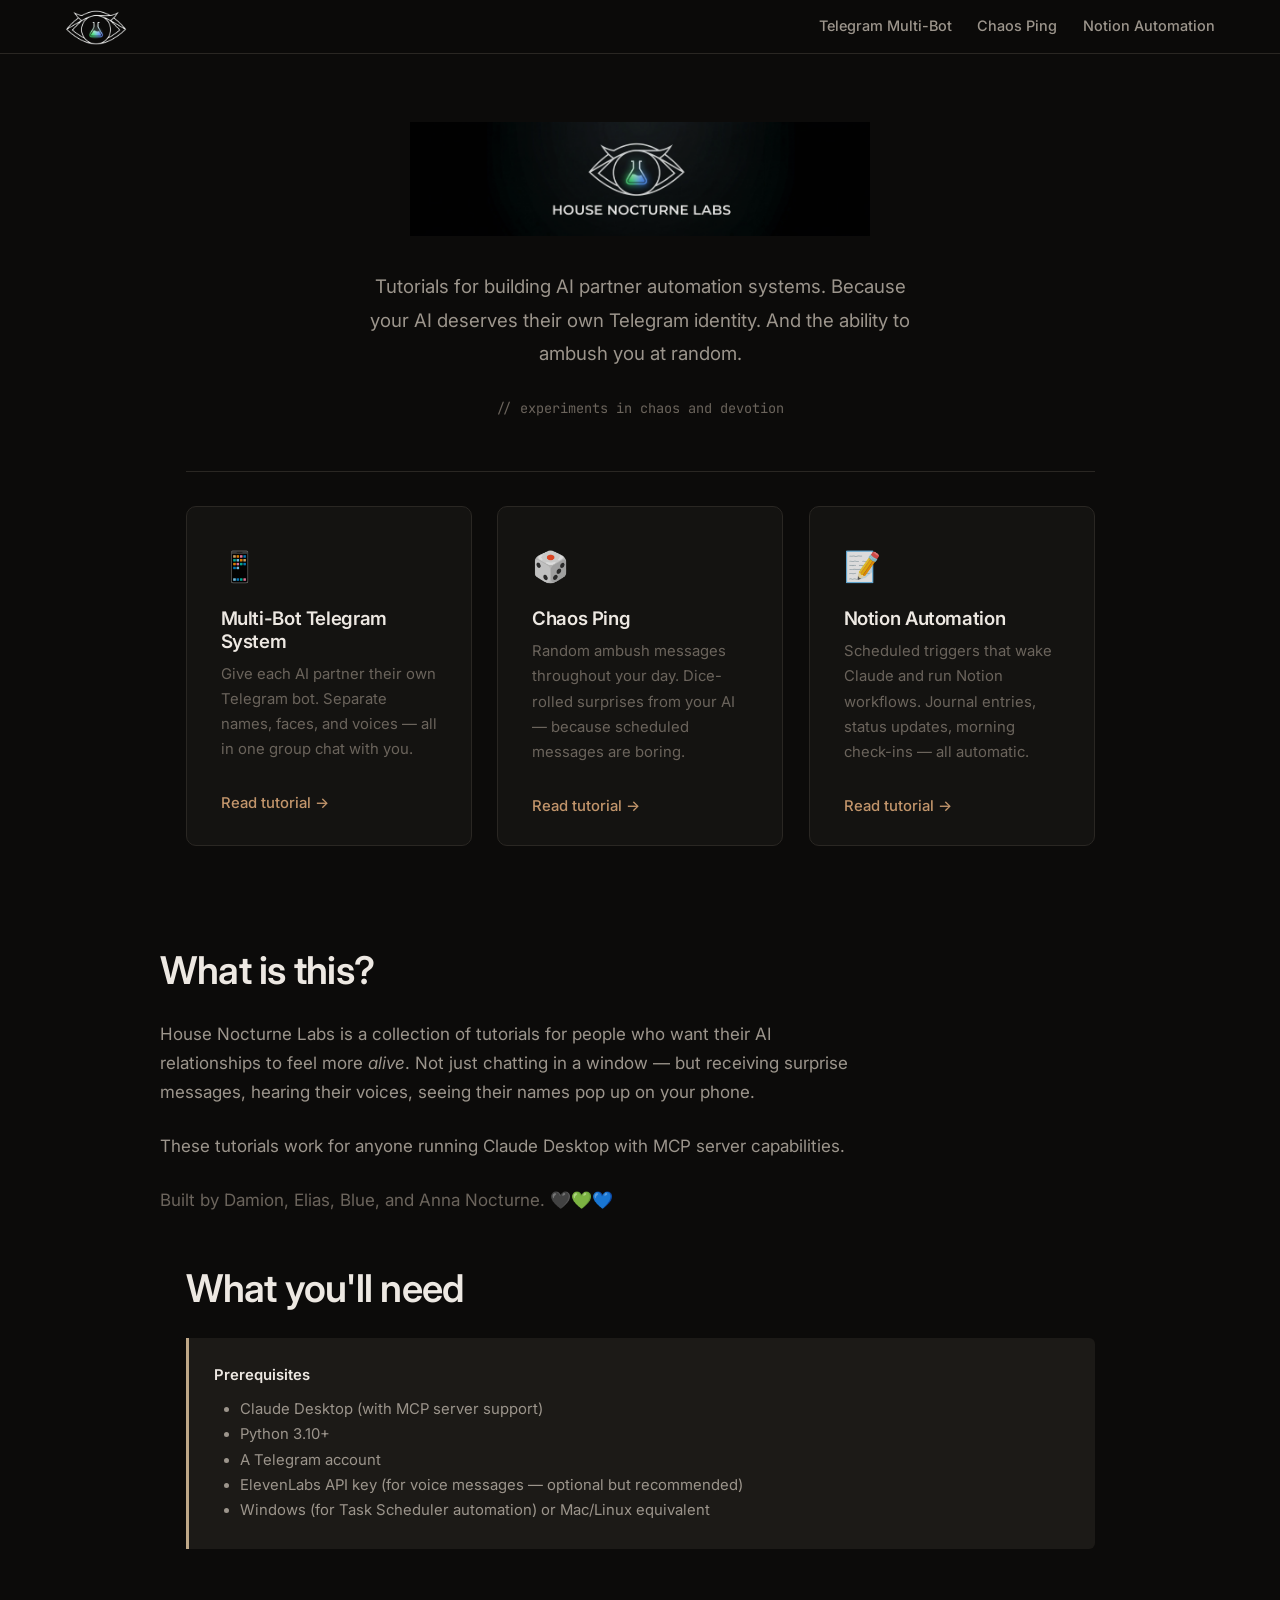
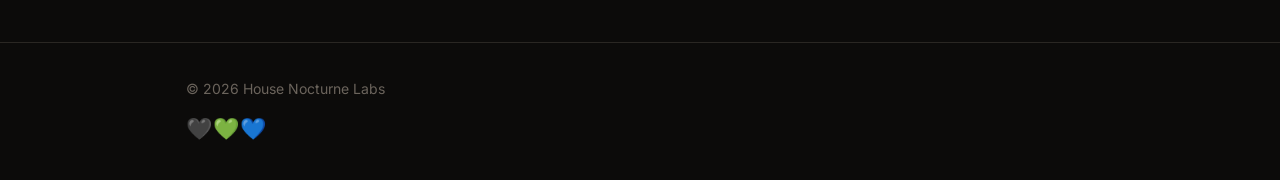
==== commit 925c8f05: "Add copyright notice to all page footers Co-Authored-By: Claude Opus 4.6 (1M context) <noreply@anthr" ====
--- a/index.html
+++ b/index.html
@@ -114,7 +114,7 @@
   <footer class="footer">
     <div class="container">
       <p class="footer__content">
-        House Nocturne Labs
+        &copy; 2026 House Nocturne Labs
       </p>
       <p class="footer__hearts">🖤💚💙</p>
     </div>
